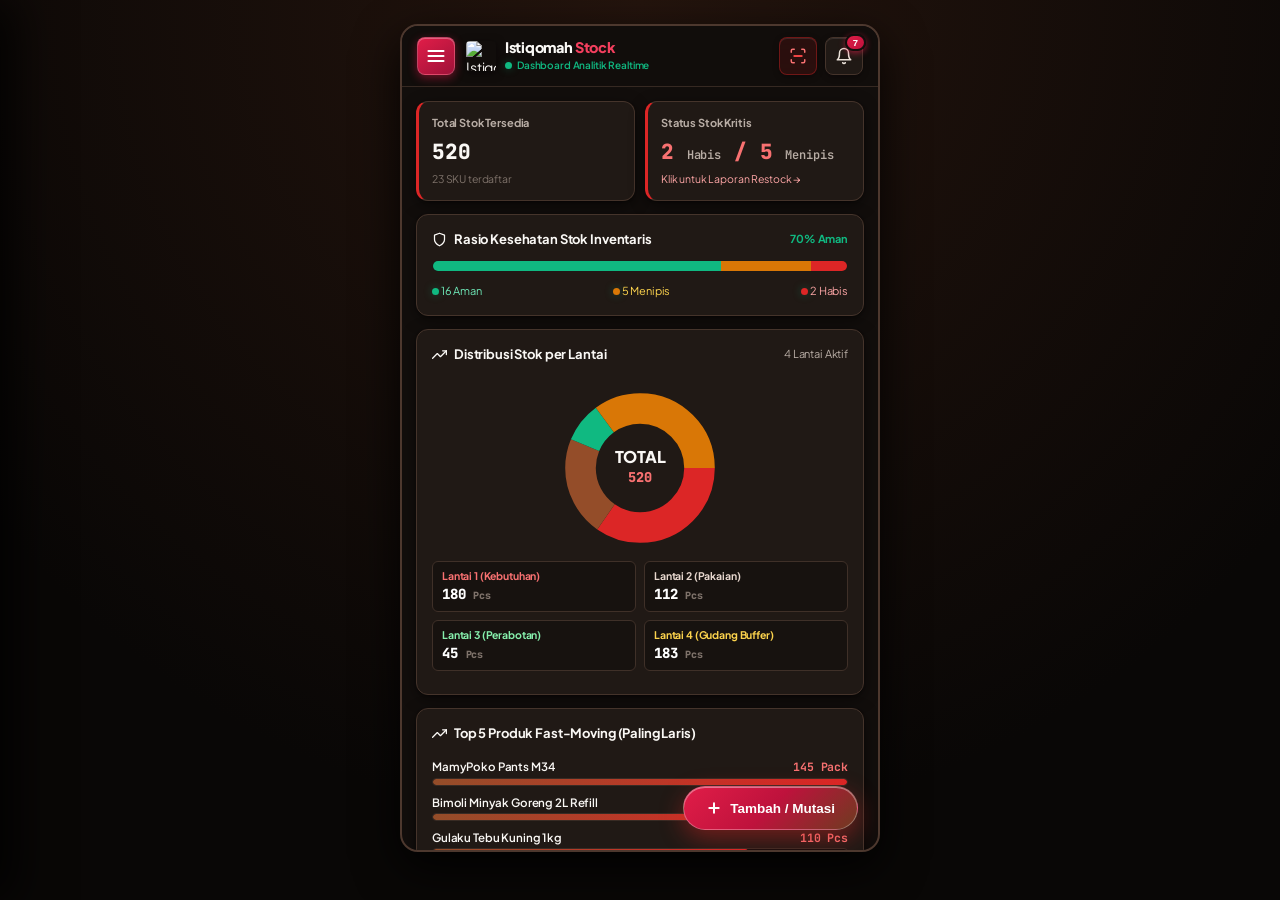
==== index.html @ b32237bc "Initial commit: Istiqomah Stock Web-First App with Barcode Scanner & Istiqomahstock.apk" ====
<!DOCTYPE html>
<html lang="id">
<head>
  <meta charset="UTF-8">
  <meta name="viewport" content="width=device-width, initial-scale=1.0, maximum-scale=1.0, user-scalable=no">
  <meta name="theme-color" content="#120E0C">
  <meta name="apple-mobile-web-app-capable" content="yes">
  <meta name="apple-mobile-web-app-status-bar-style" content="black-translucent">
  <title>Istiqomah Stock - Sistem Manajemen Inventaris 4 Lantai</title>
  <link rel="manifest" href="manifest.json">
  <link rel="stylesheet" href="app.css">
</head>
<body>

  <!-- MOBILE APP WRAPPER -->
  <div class="app-container">

    <!-- TOP HEADER BAR -->
    <header class="app-header">
      <div class="header-left">
        <!-- TOP-LEFT COLLAPSIBLE DRAWER BUTTON -->
        <button class="drawer-toggle-btn" id="drawerToggleBtn" title="Buka Navigasi (Kiri Atas)" aria-label="Buka Menu">
          <svg width="20" height="20" viewBox="0 0 24 24" fill="none" stroke="currentColor" stroke-width="2.5" stroke-linecap="round" stroke-linejoin="round">
            <line x1="3" y1="12" x2="21" y2="12"></line>
            <line x1="3" y1="6" x2="21" y2="6"></line>
            <line x1="3" y1="18" x2="21" y2="18"></line>
          </svg>
        </button>

        <div class="header-brand">
          <img src="logo.svg" alt="Istiqomah Logo" class="header-logo-img">
          <div class="header-brand-text">
            <div class="header-brand-title" id="headerTitle">Istiqomah <span>Stock</span></div>
            <div class="header-brand-sub" id="headerSub">
              <span class="status-indicator"></span>
              <span>Offline Active</span>
            </div>
          </div>
        </div>
      </div>

      <div class="header-actions">
        <!-- QUICK SCAN BARCODE BUTTON IN HEADER -->
        <button class="header-icon-btn btn-scan-header" id="headerScanBtn" title="Scan Barcode / QR">
          <svg width="18" height="18" viewBox="0 0 24 24" fill="none" stroke="currentColor" stroke-width="2" stroke-linecap="round" stroke-linejoin="round">
            <path d="M3 7V5a2 2 0 0 1 2-2h2"></path>
            <path d="M17 3h2a2 2 0 0 1 2 2v2"></path>
            <path d="M21 17v2a2 2 0 0 1-2 2h-2"></path>
            <path d="M7 21H5a2 2 0 0 1-2-2v-2"></path>
            <line x1="7" y1="12" x2="17" y2="12" stroke="#EF4444" stroke-width="2.5"></line>
          </svg>
        </button>

        <!-- CRITICAL ALERT BUTTON -->
        <button class="header-icon-btn" id="headerAlertBtn" title="Peringatan Stok Kritis">
          <svg width="18" height="18" viewBox="0 0 24 24" fill="none" stroke="currentColor" stroke-width="2" stroke-linecap="round" stroke-linejoin="round">
            <path d="M18 8A6 6 0 0 0 6 8c0 7-3 9-3 9h18s-3-2-3-9"></path>
            <path d="M13.73 21a2 2 0 0 1-3.46 0"></path>
          </svg>
          <span class="badge-count" id="alertCountBadge" style="display:none;">0</span>
        </button>
      </div>
    </header>

    <!-- COLLAPSIBLE NAVIGATION DRAWER (SLIDE-IN DARI KIRI ATAS) -->
    <div class="drawer-backdrop" id="drawerBackdrop"></div>
    <aside class="app-drawer" id="appDrawer">
      <div class="drawer-header">
        <div class="drawer-logo-box">
          <img src="logo.svg" alt="Istiqomah Logo" class="drawer-logo-img">
          <div>
            <div style="font-weight: 800; font-size: 14px; color: #FAF8F5; letter-spacing: -0.3px;">ISTIQOMAH STOCK</div>
            <div style="font-size: 10px; color: #34D399; font-weight:600; display:flex; align-items:center; gap:4px; margin-top:2px;">
              <span class="status-indicator"></span> 100% Offline Engine
            </div>
          </div>
        </div>
        <button class="drawer-close-btn" id="drawerCloseBtn" title="Tutup Menu">
          <svg width="18" height="18" viewBox="0 0 24 24" fill="none" stroke="currentColor" stroke-width="2" stroke-linecap="round" stroke-linejoin="round"><line x1="18" y1="6" x2="6" y2="18"></line><line x1="6" y1="6" x2="18" y2="18"></line></svg>
        </button>
      </div>

      <div class="drawer-body">
        <div class="drawer-section-title">Dashboard & Analitik</div>
        <div class="drawer-nav-item active" data-view="dashboard">
          <div class="drawer-item-left">
            <svg class="icon-svg" viewBox="0 0 24 24" fill="none" stroke="currentColor" stroke-width="2" stroke-linecap="round" stroke-linejoin="round"><rect x="3" y="3" width="7" height="7" rx="1"></rect><rect x="14" y="3" width="7" height="7" rx="1"></rect><rect x="14" y="14" width="7" height="7" rx="1"></rect><rect x="3" y="14" width="7" height="7" rx="1"></rect></svg>
            <span>Dashboard & Chart</span>
          </div>
        </div>

        <div class="drawer-nav-item" id="drawerScanItem" style="color: #F87171; border: 1px solid rgba(220, 38, 38, 0.3); background: rgba(220, 38, 38, 0.1);">
          <div class="drawer-item-left">
            <svg class="icon-svg" viewBox="0 0 24 24" fill="none" stroke="#F87171" stroke-width="2" stroke-linecap="round" stroke-linejoin="round">
              <path d="M3 7V5a2 2 0 0 1 2-2h2"></path>
              <path d="M17 3h2a2 2 0 0 1 2 2v2"></path>
              <path d="M21 17v2a2 2 0 0 1-2 2h-2"></path>
              <path d="M7 21H5a2 2 0 0 1-2-2v-2"></path>
              <line x1="7" y1="12" x2="17" y2="12"></line>
            </svg>
            <span style="font-weight: 700;">Scan Barcode Kamera</span>
          </div>
          <span style="font-size: 9px; background:#DC2626; color:#fff; padding: 2px 6px; border-radius: 4px; font-weight:800;">LIVE</span>
        </div>

        <div class="drawer-section-title">Zonasi Toko (4 Lantai)</div>
        <div class="drawer-nav-item" data-view="floor_1">
          <div class="drawer-item-left">
            <svg class="icon-svg" viewBox="0 0 24 24" fill="none" stroke="currentColor" stroke-width="2" stroke-linecap="round" stroke-linejoin="round"><path d="M6 2L3 6v14a2 2 0 0 0 2 2h14a2 2 0 0 0 2-2V6l-3-4z"></path><line x1="3" y1="6" x2="21" y2="6"></line><path d="M16 10a4 4 0 0 1-8 0"></path></svg>
            <span>Lantai 1: Kebutuhan</span>
          </div>
        </div>

        <div class="drawer-nav-item" data-view="floor_2">
          <div class="drawer-item-left">
            <svg class="icon-svg" viewBox="0 0 24 24" fill="none" stroke="currentColor" stroke-width="2" stroke-linecap="round" stroke-linejoin="round"><path d="M20.38 3.46L16 2a4 4 0 0 1-8 0L3.62 3.46a2 2 0 0 0-1.34 2.23l.58 3.5a2 2 0 0 0 1.25 1.55L7 12v9a1 1 0 0 0 1 1h8a1 1 0 0 0 1-1v-9l2.89-1.26a2 2 0 0 0 1.25-1.55l.58-3.5a2 2 0 0 0-1.34-2.23z"></path></svg>
            <span>Lantai 2: Pakaian</span>
          </div>
        </div>

        <div class="drawer-nav-item" data-view="floor_3">
          <div class="drawer-item-left">
            <svg class="icon-svg" viewBox="0 0 24 24" fill="none" stroke="currentColor" stroke-width="2" stroke-linecap="round" stroke-linejoin="round"><path d="M3 9l9-7 9 7v11a2 2 0 0 1-2 2H5a2 2 0 0 1-2-2z"></path><polyline points="9 22 9 12 15 12 15 22"></polyline></svg>
            <span>Lantai 3: Perabotan</span>
          </div>
        </div>

        <div class="drawer-nav-item" data-view="floor_4">
          <div class="drawer-item-left">
            <svg class="icon-svg" viewBox="0 0 24 24" fill="none" stroke="currentColor" stroke-width="2" stroke-linecap="round" stroke-linejoin="round"><path d="M21 16V8a2 2 0 0 0-1-1.73l-7-4a2 2 0 0 0-2 0l-7 4A2 2 0 0 0 3 8v8a2 2 0 0 0 1 1.73l7 4a2 2 0 0 0 2 0l7-4A2 2 0 0 0 21 16z"></path><polyline points="3.27 6.96 12 12.01 20.73 6.96"></polyline><line x1="12" y1="22.08" x2="12" y2="12"></line></svg>
            <span>Lantai 4: Gudang Utama</span>
          </div>
        </div>

        <div class="drawer-section-title">Laporan & Audit</div>
        <div class="drawer-nav-item" data-view="report_outofstock" style="color:#F87171;">
          <div class="drawer-item-left">
            <svg class="icon-svg" viewBox="0 0 24 24" fill="none" stroke="currentColor" stroke-width="2" stroke-linecap="round" stroke-linejoin="round"><path d="M10.29 3.86L1.82 18a2 2 0 0 0 1.71 3h16.94a2 2 0 0 0 1.71-3L13.71 3.86a2 2 0 0 0-3.42 0z"></path><line x1="12" y1="9" x2="12" y2="13"></line><line x1="12" y1="17" x2="12.01" y2="17"></line></svg>
            <span>Laporan Stok Habis</span>
          </div>
          <span class="drawer-item-badge" id="drawerAlertBadge" style="background: linear-gradient(135deg, #E11D48, #9F1239); color:#fff;">0</span>
        </div>

        <div class="drawer-nav-item" data-view="mutations">
          <div class="drawer-item-left">
            <svg class="icon-svg" viewBox="0 0 24 24" fill="none" stroke="currentColor" stroke-width="2" stroke-linecap="round" stroke-linejoin="round"><polyline points="17 1 21 5 17 9"></polyline><path d="M3 11V9a4 4 0 0 1 4-4h14"></path><polyline points="7 23 3 19 7 15"></polyline><path d="M21 13v2a4 4 0 0 1-4 4H3"></path></svg>
            <span>Riwayat Mutasi Barang</span>
          </div>
        </div>

        <div class="drawer-section-title">Sistem</div>
        <div class="drawer-nav-item" data-view="settings">
          <div class="drawer-item-left">
            <svg class="icon-svg" viewBox="0 0 24 24" fill="none" stroke="currentColor" stroke-width="2" stroke-linecap="round" stroke-linejoin="round"><ellipse cx="12" cy="5" rx="9" ry="3"></ellipse><path d="M21 12c0 1.66-4 3-9 3s-9-1.34-9-3"></path><path d="M3 5v14c0 1.66 4 3 9 3s9-1.34 9-3V5"></path></svg>
            <span>Backup & Pengaturan</span>
          </div>
        </div>
      </div>

      <div class="drawer-footer">
        <div style="font-weight:700; color:var(--text-cream);">Istiqomah Stock v1.0.0 (Offline)</div>
        <div style="font-size: 9.5px; margin-top: 2px; color:var(--text-dim);">Database: Local SQLite/Storage</div>
      </div>
    </aside>

    <!-- DYNAMIC MAIN CONTENT VIEW -->
    <main class="app-content" id="appContent">
      <!-- Injected by app.js -->
    </main>

    <!-- FLOATING ACTION BUTTON -->
    <button class="app-fab" id="fabBtn" title="Aksi Cepat">
      <svg width="16" height="16" viewBox="0 0 24 24" fill="none" stroke="currentColor" stroke-width="3" stroke-linecap="round" stroke-linejoin="round"><line x1="12" y1="5" x2="12" y2="19"></line><line x1="5" y1="12" x2="19" y2="12"></line></svg>
      <span>Tambah / Mutasi</span>
    </button>

    <!-- ==========================================================================
         MODAL 1: SCANNER BARCODE & QR CODE KAMERA REALTIME
         ========================================================================== -->
    <div class="modal-overlay" id="scannerModal">
      <div class="modal-content modal-scanner-content">
        <div class="modal-header">
          <div class="modal-title" style="display:flex; align-items:center; gap:8px;">
            <svg width="18" height="18" viewBox="0 0 24 24" fill="none" stroke="#EF4444" stroke-width="2.5" stroke-linecap="round" stroke-linejoin="round">
              <path d="M3 7V5a2 2 0 0 1 2-2h2"></path>
              <path d="M17 3h2a2 2 0 0 1 2 2v2"></path>
              <path d="M21 17v2a2 2 0 0 1-2 2h-2"></path>
              <path d="M7 21H5a2 2 0 0 1-2-2v-2"></path>
              <line x1="7" y1="12" x2="17" y2="12"></line>
            </svg>
            <span>Scan Barcode / QR Produk</span>
          </div>
          <button class="modal-close-btn" id="scannerCloseBtn">
            <svg width="16" height="16" viewBox="0 0 24 24" fill="none" stroke="currentColor" stroke-width="2.5" stroke-linecap="round" stroke-linejoin="round"><line x1="18" y1="6" x2="6" y2="18"></line><line x1="6" y1="6" x2="18" y2="18"></line></svg>
          </button>
        </div>

        <!-- CAMERA VIEWFINDER BOX -->
        <div class="scanner-viewfinder-container">
          <video id="scannerVideo" autoplay playsinline muted class="scanner-video-feed"></video>
          <canvas id="scannerCanvas" style="display:none;"></canvas>

          <!-- OVERLAY LASER & TARGET RETICLE -->
          <div class="scanner-reticle">
            <div class="reticle-corner corner-tl"></div>
            <div class="reticle-corner corner-tr"></div>
            <div class="reticle-corner corner-bl"></div>
            <div class="reticle-corner corner-br"></div>
            <div class="laser-scanline"></div>
          </div>

          <div class="scanner-status-overlay" id="scannerStatusText">
            Arahkan kamera ke barcode produk...
          </div>
        </div>

        <!-- MANUAL BARCODE INPUT FALLBACK -->
        <div class="scanner-manual-box">
          <div style="font-size:11px; color:#B8ADA5; font-weight:700; margin-bottom:4px;">Atau Masukkan Barcode / SKU Manual:</div>
          <form id="manualBarcodeForm" style="display:flex; gap:6px;">
            <input type="text" id="manualBarcodeInput" class="form-input" placeholder="Ketik Barcode/SKU..." style="flex:1; font-family:'JetBrains Mono', monospace;">
            <button type="submit" class="btn-primary" style="padding:0 14px; font-size:12px;">Cari</button>
          </form>
        </div>

        <!-- QUICK TEST BARCODES (FOR DESKTOP / DEMO SCANNING) -->
        <div class="scanner-test-presets">
          <div style="font-size:10.5px; color:#8C827A; font-weight:700;">Simulasi Cepat (Klik untuk Scan):</div>
          <div class="test-barcode-chips">
            <button type="button" class="test-chip" onclick="app.processScannedCode('89912345001')">PMP-001 (MamyPoko)</button>
            <button type="button" class="test-chip" onclick="app.processScannedCode('89912345006')">MYK-002 (Bimoli 2L - Habis)</button>
            <button type="button" class="test-chip" onclick="app.processScannedCode('89912345014')">GMS-004 (Gamis Dewasa)</button>
            <button type="button" class="test-chip" onclick="app.processScannedCode('89912345017')">WJN-001 (Wajan Teflon L3)</button>
          </div>
        </div>

      </div>
    </div>

    <!-- ==========================================================================
         MODAL 2: MUTASI TRANSAKSI CEPAT (+ / -)
         ========================================================================== -->
    <div class="modal-overlay" id="mutationModal">
      <div class="modal-content">
        <div class="modal-header">
          <div class="modal-title">Update Mutasi Stok</div>
          <button class="modal-close-btn" id="modalCloseBtn">
            <svg width="16" height="16" viewBox="0 0 24 24" fill="none" stroke="currentColor" stroke-width="2.5" stroke-linecap="round" stroke-linejoin="round"><line x1="18" y1="6" x2="6" y2="18"></line><line x1="6" y1="6" x2="18" y2="18"></line></svg>
          </button>
        </div>

        <div>
          <div style="font-size: 14.5px; font-weight: 800; color: #FAF8F5;" id="modalItemName">Nama Barang</div>
          <div style="font-size: 11px; color: #B8ADA5; margin-top: 2px;" id="modalItemMeta">Lokasi Lantai & Rak</div>
        </div>

        <div style="background:#17120F; padding:11px 13px; border-radius:8px; border:1px solid #45342B; display:flex; justify-content:space-between; align-items:center;">
          <span style="font-size: 12px; color: #B8ADA5; font-weight:600;">Stok Display Saat Ini:</span>
          <span style="font-size: 17px; font-weight: 800; color: #FAF8F5; font-family:'JetBrains Mono', monospace;" id="modalCurrentStock">0 Pcs</span>
        </div>

        <div id="modalL4Availability" style="background:#1E1510; padding:9px 12px; border-radius:8px; border:1px solid #6E3B20; font-size:11.5px; color:#D6C7BF; display:none;">
          <!-- Injected dynamically -->
        </div>

        <form id="mutationForm" style="display:flex; flex-direction:column; gap:12px;">
          <div class="form-group">
            <label class="form-label">Tipe Transaksi</label>
            <div class="type-toggle-row">
              <button type="button" class="type-toggle-btn active in" id="toggleTypeIn" onclick="app.setMutationType('IN')">
                <svg width="14" height="14" viewBox="0 0 24 24" fill="none" stroke="currentColor" stroke-width="3" stroke-linecap="round" stroke-linejoin="round"><line x1="12" y1="5" x2="12" y2="19"></line><line x1="5" y1="12" x2="19" y2="12"></line></svg>
                <span>MASUK (IN)</span>
              </button>
              <button type="button" class="type-toggle-btn" id="toggleTypeOut" onclick="app.setMutationType('OUT')">
                <svg width="14" height="14" viewBox="0 0 24 24" fill="none" stroke="currentColor" stroke-width="3" stroke-linecap="round" stroke-linejoin="round"><line x1="5" y1="12" x2="19" y2="12"></line></svg>
                <span>KELUAR (OUT)</span>
              </button>
            </div>
          </div>

          <div class="form-group">
            <label class="form-label" for="modalInputQty">Jumlah Kuantitas</label>
            <input type="number" id="modalInputQty" class="form-input" min="1" value="1" required style="font-size:17px; font-weight:800; text-align:center; font-family:'JetBrains Mono', monospace;">
          </div>

          <div class="form-group">
            <label class="form-label" for="modalInputNote">Catatan Mutasi / Keterangan</label>
            <input type="text" id="modalInputNote" class="form-input" placeholder="Contoh: Tarik dari Gudang Lt 4 / Penjualan Kasir">
          </div>

          <button type="submit" class="btn-primary" style="padding:12px; font-size:13px; margin-top:4px;">
            Simpan Mutasi Offline
          </button>
        </form>
      </div>
    </div>

    <!-- ==========================================================================
         MODAL 3: TAMBAH BARANG BARU
         ========================================================================== -->
    <div class="modal-overlay" id="addItemModal">
      <div class="modal-content">
        <div class="modal-header">
          <div class="modal-title">Tambah Barang Baru</div>
          <button class="modal-close-btn" id="addItemCloseBtn">
            <svg width="16" height="16" viewBox="0 0 24 24" fill="none" stroke="currentColor" stroke-width="2.5" stroke-linecap="round" stroke-linejoin="round"><line x1="18" y1="6" x2="6" y2="18"></line><line x1="6" y1="6" x2="18" y2="18"></line></svg>
          </button>
        </div>

        <form id="addItemForm" style="display:flex; flex-direction:column; gap:11px;">
          <div class="form-group">
            <label class="form-label" for="newItemName">Nama Produk / Barang</label>
            <input type="text" id="newItemName" class="form-input" placeholder="Contoh: MamyPoko Pants L28" required>
          </div>

          <div style="display:grid; grid-template-columns:1fr 1fr; gap:8px;">
            <div class="form-group">
              <label class="form-label" for="newItemFloor">Pilih Lantai</label>
              <select id="newItemFloor" class="form-select"></select>
            </div>
            <div class="form-group">
              <label class="form-label" for="newItemSlot">Pilih Slot / Kategori</label>
              <select id="newItemSlot" class="form-select"></select>
            </div>
          </div>

          <div style="display:grid; grid-template-columns:1fr 1fr; gap:8px;">
            <div class="form-group">
              <label class="form-label" for="newItemSku">Kode SKU</label>
              <input type="text" id="newItemSku" class="form-input" required>
            </div>
            <div class="form-group">
              <label class="form-label" for="newItemBarcode">Barcode / EAN</label>
              <input type="text" id="newItemBarcode" class="form-input">
            </div>
          </div>

          <div style="display:grid; grid-template-columns:1fr 1fr 1fr; gap:8px;">
            <div class="form-group">
              <label class="form-label" for="newItemStock">Stok Awal</label>
              <input type="number" id="newItemStock" class="form-input" min="0" value="20">
            </div>
            <div class="form-group">
              <label class="form-label" for="newItemMinStock">Batas Min</label>
              <input type="number" id="newItemMinStock" class="form-input" min="0" value="5">
            </div>
            <div class="form-group">
              <label class="form-label" for="newItemUnit">Satuan</label>
              <select id="newItemUnit" class="form-select">
                <option value="Pcs">Pcs</option>
                <option value="Pack">Pack</option>
                <option value="Dus">Dus</option>
                <option value="Karung">Karung</option>
                <option value="Bal">Bal</option>
                <option value="Set">Set</option>
                <option value="Lusin">Lusin</option>
                <option value="Unit">Unit</option>
              </select>
            </div>
          </div>

          <div style="display:grid; grid-template-columns:1fr 1fr; gap:8px;">
            <div class="form-group">
              <label class="form-label" for="newItemMaxStock">Kapasitas Maks Rak</label>
              <input type="number" id="newItemMaxStock" class="form-input" min="1" value="100">
            </div>
            <div class="form-group">
              <label class="form-label" for="newItemLocation">Posisi Fisik Rak</label>
              <input type="text" id="newItemLocation" class="form-input" placeholder="Contoh: Rak 1A">
            </div>
          </div>

          <button type="submit" class="btn-primary" style="padding:12px; font-size:13px; margin-top:4px;">
            Simpan Barang ke Database
          </button>
        </form>
      </div>
    </div>

    <!-- TOAST NOTIFICATION CONTAINER -->
    <div class="toast-container" id="toastContainer"></div>

  </div>

  <script src="app.js"></script>
</body>
</html>
---- app.css ----
/* ==========================================================================
   ISTIQOMAH STOCK - ULTRA-PREMIUM LUXURY DESIGN SYSTEM
   Bespoke Enterprise-Grade UI/UX: Deep Obsidian, Warm Mocha, Crimson Ruby
   High-Contrast, Tactile Buttons, Tabular Typography & Interactive Barcode Scanner
   ========================================================================== */

@import url('https://fonts.googleapis.com/css2?family=Plus+Jakarta+Sans:wght@300;400;500;600;700;800&family=JetBrains+Mono:wght@500;600;700&display=swap');

:root {
  /* Surface Layers (Deep Obsidian to Warm Charcoal) */
  --bg-obsidian-0: #090706;
  --bg-obsidian-1: #120E0C;
  --bg-surface: #181310;
  --bg-card: #201915;
  --bg-card-hover: #29201B;
  --bg-input: #100C0A;
  --bg-modal: #1A1411;

  /* Theme Accents (Mocha Brown & Crimson Ruby) */
  --mocha-dark: #3F1F10;
  --mocha-primary: #6E3B20;
  --mocha-light: #944D29;
  --mocha-glow: rgba(148, 77, 41, 0.3);
  --mocha-subtle: rgba(110, 59, 32, 0.2);

  --ruby-dark: #88131B;
  --ruby-primary: #DC2626;
  --ruby-bright: #EF4444;
  --ruby-glow: rgba(220, 38, 38, 0.45);
  --ruby-subtle: rgba(220, 38, 38, 0.16);

  /* Status Colors */
  --green-safe: #10B981;
  --green-glow: rgba(16, 185, 129, 0.35);
  --green-subtle: rgba(16, 185, 129, 0.14);

  --amber-warning: #D97706;
  --amber-light: #FBBF24;
  --amber-glow: rgba(217, 119, 6, 0.35);
  --amber-subtle: rgba(217, 119, 6, 0.14);

  /* High-Contrast Typography */
  --text-white: #FAF8F5;
  --text-cream: #EAE1D9;
  --text-muted: #B8ADA5;
  --text-dim: #7E726A;

  /* Hairline Borders */
  --border-subtle: #362922;
  --border-card: #45342B;
  --border-focus: #944D29;

  /* Tactile Shadows & Insets */
  --shadow-tactile-btn: inset 0 1px 0 rgba(255, 255, 255, 0.25), 0 4px 14px var(--ruby-glow), 0 1px 2px rgba(0,0,0,0.4);
  --shadow-secondary-btn: inset 0 1px 0 rgba(255, 255, 255, 0.1), 0 2px 6px rgba(0, 0, 0, 0.3);
  --shadow-card: 0 4px 16px rgba(0, 0, 0, 0.45), 0 1px 2px rgba(0, 0, 0, 0.3);
  --shadow-modal: 0 20px 40px rgba(0, 0, 0, 0.8), 0 0 0 1px rgba(255, 255, 255, 0.05);

  --radius-xs: 4px;
  --radius-sm: 8px;
  --radius-md: 12px;
  --radius-lg: 18px;
  --radius-full: 9999px;

  --transition-fast: all 0.15s cubic-bezier(0.4, 0, 0.2, 1);
  --transition-smooth: all 0.24s cubic-bezier(0.4, 0, 0.2, 1);
}

* {
  box-sizing: border-box;
  margin: 0;
  padding: 0;
  -webkit-tap-highlight-color: transparent;
}

body {
  font-family: 'Plus Jakarta Sans', -apple-system, BlinkMacSystemFont, sans-serif;
  background-color: var(--bg-obsidian-0);
  color: var(--text-white);
  line-height: 1.5;
  font-size: 14px;
  overflow-x: hidden;
  display: flex;
  justify-content: center;
  min-height: 100vh;
  letter-spacing: -0.01em;
}

/* Vector SVG Helpers */
.icon-svg {
  width: 18px;
  height: 18px;
  display: inline-block;
  vertical-align: middle;
  flex-shrink: 0;
}

.icon-svg-sm {
  width: 15px;
  height: 15px;
  display: inline-block;
  vertical-align: middle;
  flex-shrink: 0;
}

.icon-svg-xs {
  width: 12px;
  height: 12px;
  display: inline-block;
  vertical-align: middle;
  flex-shrink: 0;
}

.icon-inline {
  display: inline-flex;
  align-items: center;
  justify-content: center;
  line-height: 1;
}

.status-indicator {
  display: inline-block;
  width: 7px;
  height: 7px;
  border-radius: 50%;
  background: var(--green-safe);
  box-shadow: 0 0 8px var(--green-glow);
}

/* Mobile Frame Wrapper */
.app-container {
  width: 100%;
  max-width: 480px;
  background-color: var(--bg-obsidian-1);
  min-height: 100vh;
  position: relative;
  display: flex;
  flex-direction: column;
  box-shadow: 0 0 50px rgba(0, 0, 0, 0.9);
  border-left: 1px solid var(--border-subtle);
  border-right: 1px solid var(--border-subtle);
}

@media (min-width: 768px) {
  body {
    padding: 24px 0;
    background: radial-gradient(circle at top, #24140D 0%, #090706 75%);
  }
  .app-container {
    min-height: 92vh;
    height: 92vh;
    border-radius: var(--radius-lg);
    overflow: hidden;
    border: 2px solid #4D382E;
    box-shadow: 0 16px 45px rgba(0, 0, 0, 0.85);
  }
}

/* ==========================================================================
   TOP HEADER BAR & TOP-LEFT HAMBURGER DRAWER BUTTON
   ========================================================================== */
.app-header {
  position: sticky;
  top: 0;
  z-index: 40;
  background: rgba(18, 14, 12, 0.92);
  backdrop-filter: blur(16px);
  -webkit-backdrop-filter: blur(16px);
  border-bottom: 1px solid var(--border-subtle);
  padding: 11px 15px;
  display: flex;
  align-items: center;
  justify-content: space-between;
}

.header-left {
  display: flex;
  align-items: center;
  gap: 11px;
}

/* Tactile Hamburger Button in Top Left */
.drawer-toggle-btn {
  background: linear-gradient(145deg, #E11D48, #9F1239);
  color: #fff;
  border: 1px solid rgba(255, 255, 255, 0.2);
  width: 38px;
  height: 38px;
  border-radius: var(--radius-sm);
  display: flex;
  align-items: center;
  justify-content: center;
  cursor: pointer;
  box-shadow: inset 0 1px 0 rgba(255, 255, 255, 0.3), 0 3px 10px rgba(225, 29, 72, 0.45);
  transition: var(--transition-fast);
}

.drawer-toggle-btn:hover {
  background: linear-gradient(145deg, #F43F5E, #BE123C);
  transform: translateY(-1px);
  box-shadow: inset 0 1px 0 rgba(255, 255, 255, 0.4), 0 5px 14px rgba(225, 29, 72, 0.55);
}

.drawer-toggle-btn:active {
  transform: scale(0.95);
  box-shadow: inset 0 2px 4px rgba(0, 0, 0, 0.4);
}

.header-brand {
  display: flex;
  align-items: center;
  gap: 9px;
}

.header-logo-img {
  width: 30px;
  height: 30px;
  border-radius: var(--radius-xs);
  box-shadow: 0 2px 8px rgba(0, 0, 0, 0.5);
}

.header-brand-text {
  display: flex;
  flex-direction: column;
}

.header-brand-title {
  font-size: 14.5px;
  font-weight: 800;
  letter-spacing: -0.3px;
  color: var(--text-white);
  line-height: 1.15;
}

.header-brand-title span {
  color: #F43F5E;
}

.header-brand-sub {
  font-size: 10px;
  color: var(--green-safe);
  font-weight: 600;
  display: flex;
  align-items: center;
  gap: 5px;
  margin-top: 2px;
}

.header-actions {
  display: flex;
  align-items: center;
  gap: 8px;
}

.header-icon-btn {
  background: var(--bg-card);
  border: 1px solid var(--border-card);
  color: var(--text-cream);
  width: 38px;
  height: 38px;
  border-radius: var(--radius-sm);
  display: flex;
  align-items: center;
  justify-content: center;
  cursor: pointer;
  position: relative;
  transition: var(--transition-fast);
  box-shadow: var(--shadow-secondary-btn);
}

.header-icon-btn:hover {
  border-color: var(--mocha-light);
  background: var(--bg-card-hover);
  color: var(--text-white);
}

.btn-scan-header {
  border-color: rgba(220, 38, 38, 0.4);
  background: rgba(220, 38, 38, 0.12);
  color: #F87171;
}

.btn-scan-header:hover {
  border-color: #EF4444;
  background: rgba(220, 38, 38, 0.25);
  color: #fff;
  box-shadow: 0 0 12px var(--ruby-glow);
}

.badge-count {
  position: absolute;
  top: -4px;
  right: -4px;
  background: linear-gradient(135deg, #E11D48, #BE123C);
  color: #fff;
  font-size: 9.5px;
  font-weight: 800;
  padding: 1px 6px;
  border-radius: var(--radius-full);
  border: 2px solid var(--bg-obsidian-1);
  box-shadow: 0 2px 6px rgba(225, 29, 72, 0.6);
}

/* ==========================================================================
   COLLAPSIBLE NAVIGATION DRAWER (SLIDE-IN FROM TOP-LEFT)
   ========================================================================== */
.drawer-backdrop {
  position: fixed;
  inset: 0;
  background: rgba(5, 4, 3, 0.78);
  backdrop-filter: blur(8px);
  -webkit-backdrop-filter: blur(8px);
  z-index: 90;
  opacity: 0;
  visibility: hidden;
  transition: var(--transition-smooth);
}

.drawer-backdrop.active {
  opacity: 1;
  visibility: visible;
}

.app-drawer {
  position: fixed;
  top: 0;
  left: 0;
  bottom: 0;
  width: 305px;
  max-width: 84%;
  background: linear-gradient(180deg, #1A1310 0%, #100C0A 60%, #0B0807 100%);
  border-right: 2px solid var(--mocha-light);
  z-index: 100;
  transform: translateX(-100%);
  transition: transform 0.28s cubic-bezier(0.34, 1.2, 0.64, 1);
  display: flex;
  flex-direction: column;
  box-shadow: 14px 0 45px rgba(0, 0, 0, 0.85);
}

.app-drawer.open {
  transform: translateX(0);
}

.drawer-header {
  padding: 20px 16px 16px 16px;
  border-bottom: 1px solid var(--border-subtle);
  background: linear-gradient(180deg, rgba(148, 77, 41, 0.15) 0%, rgba(0,0,0,0) 100%);
  display: flex;
  align-items: center;
  justify-content: space-between;
}

.drawer-logo-box {
  display: flex;
  align-items: center;
  gap: 11px;
}

.drawer-logo-img {
  width: 36px;
  height: 36px;
  border-radius: var(--radius-xs);
  box-shadow: 0 3px 10px rgba(0, 0, 0, 0.6);
}

.drawer-close-btn {
  background: var(--bg-card);
  border: 1px solid var(--border-subtle);
  color: var(--text-muted);
  width: 32px;
  height: 32px;
  border-radius: var(--radius-sm);
  display: flex;
  align-items: center;
  justify-content: center;
  cursor: pointer;
  transition: var(--transition-fast);
}

.drawer-close-btn:hover {
  color: #fff;
  background: var(--bg-card-hover);
  border-color: var(--mocha-light);
}

.drawer-body {
  flex: 1;
  overflow-y: auto;
  padding: 12px 10px;
  display: flex;
  flex-direction: column;
  gap: 4px;
}

.drawer-section-title {
  font-size: 10px;
  font-weight: 800;
  color: var(--mocha-light);
  letter-spacing: 1px;
  text-transform: uppercase;
  padding: 10px 10px 4px 10px;
}

.drawer-nav-item {
  display: flex;
  align-items: center;
  justify-content: space-between;
  padding: 10px 12px;
  border-radius: var(--radius-sm);
  color: var(--text-cream);
  font-weight: 600;
  font-size: 13px;
  cursor: pointer;
  transition: var(--transition-fast);
  border: 1px solid transparent;
}

.drawer-nav-item:hover {
  background: var(--bg-card);
  color: var(--text-white);
  border-color: var(--border-card);
}

.drawer-nav-item.active {
  background: linear-gradient(90deg, #E11D48 0%, #9F1239 60%, #6E3B20 100%);
  color: #fff;
  font-weight: 700;
  border: 1px solid rgba(255, 255, 255, 0.2);
  box-shadow: inset 0 1px 0 rgba(255, 255, 255, 0.3), 0 4px 14px rgba(225, 29, 72, 0.4);
}

.drawer-item-left {
  display: flex;
  align-items: center;
  gap: 10px;
}

.drawer-item-badge {
  font-size: 10px;
  padding: 2px 7px;
  border-radius: var(--radius-full);
  font-weight: 800;
}

.drawer-footer {
  padding: 14px 16px;
  border-top: 1px solid var(--border-subtle);
  font-size: 11px;
  color: var(--text-dim);
  text-align: center;
  background: var(--bg-obsidian-0);
}

/* ==========================================================================
   MAIN CONTENT VIEW CONTAINER
   ========================================================================== */
.app-content {
  flex: 1;
  overflow-y: auto;
  padding: 14px;
  display: flex;
  flex-direction: column;
  gap: 13px;
  padding-bottom: 85px; /* Space for FAB */
}

/* ==========================================================================
   COMPONENTS: SEARCH BAR & FILTER TABS
   ========================================================================== */
.search-box {
  display: flex;
  align-items: center;
  background: var(--bg-card);
  border: 1px solid var(--border-card);
  border-radius: var(--radius-md);
  padding: 9px 13px;
  gap: 9px;
  transition: var(--transition-fast);
  box-shadow: inset 0 2px 4px rgba(0, 0, 0, 0.4);
}

.search-box:focus-within {
  border-color: var(--mocha-light);
  box-shadow: inset 0 2px 4px rgba(0, 0, 0, 0.4), 0 0 0 2px var(--mocha-glow);
}

.search-input {
  background: transparent;
  border: none;
  color: var(--text-white);
  font-family: inherit;
  font-size: 13px;
  width: 100%;
  outline: none;
}

.search-input::placeholder {
  color: var(--text-dim);
}

.clear-search-btn {
  background: none;
  border: none;
  color: var(--text-dim);
  cursor: pointer;
  display: none;
  align-items: center;
  justify-content: center;
}

/* Slot Filter Pills */
.slot-pills-container {
  display: flex;
  gap: 6px;
  overflow-x: auto;
  padding-bottom: 4px;
  scrollbar-width: none;
}

.slot-pills-container::-webkit-scrollbar {
  display: none;
}

.slot-pill {
  white-space: nowrap;
  background: var(--bg-card);
  border: 1px solid var(--border-card);
  color: var(--text-cream);
  font-size: 11.5px;
  font-weight: 600;
  padding: 6px 13px;
  border-radius: var(--radius-full);
  cursor: pointer;
  transition: var(--transition-fast);
  display: flex;
  align-items: center;
  gap: 5px;
  box-shadow: var(--shadow-secondary-btn);
}

.slot-pill:hover {
  background: var(--bg-card-hover);
  color: var(--text-white);
  border-color: var(--mocha-light);
}

.slot-pill.active {
  background: linear-gradient(135deg, var(--mocha-primary), var(--mocha-dark));
  border-color: var(--mocha-light);
  color: #fff;
  font-weight: 700;
  box-shadow: inset 0 1px 0 rgba(255, 255, 255, 0.25), 0 3px 10px var(--mocha-glow);
}

/* ==========================================================================
   ITEM CARDS & LIST
   ========================================================================== */
.items-grid {
  display: flex;
  flex-direction: column;
  gap: 10px;
}

.item-card {
  background: var(--bg-card);
  border: 1px solid var(--border-card);
  border-radius: var(--radius-md);
  padding: 13px 15px;
  display: flex;
  flex-direction: column;
  gap: 9px;
  transition: var(--transition-fast);
  position: relative;
  overflow: hidden;
  box-shadow: var(--shadow-card);
}

.item-card:hover {
  border-color: var(--mocha-light);
  background: var(--bg-card-hover);
}

.item-card::before {
  content: '';
  position: absolute;
  left: 0;
  top: 0;
  bottom: 0;
  width: 4px;
}

.item-card.status-safe::before { background: var(--green-safe); box-shadow: 0 0 10px var(--green-glow); }
.item-card.status-low::before { background: var(--amber-warning); box-shadow: 0 0 10px var(--amber-glow); }
.item-card.status-empty::before { background: var(--ruby-primary); box-shadow: 0 0 10px var(--ruby-glow); }

.item-header {
  display: flex;
  justify-content: space-between;
  align-items: flex-start;
  gap: 8px;
}

.item-title-box {
  flex: 1;
}

.item-name {
  font-size: 14px;
  font-weight: 700;
  color: var(--text-white);
  line-height: 1.3;
}

.item-sku-row {
  display: flex;
  align-items: center;
  gap: 6px;
  margin-top: 3px;
  font-size: 11px;
  color: var(--text-dim);
  font-family: 'JetBrains Mono', monospace;
  font-feature-settings: 'tnum' 1;
}

.item-stock-box {
  text-align: right;
  display: flex;
  flex-direction: column;
  align-items: flex-end;
}

.item-stock-val {
  font-size: 18px;
  font-weight: 800;
  line-height: 1;
  font-family: 'JetBrains Mono', monospace;
  font-feature-settings: 'tnum' 1;
}

.item-unit {
  font-size: 10px;
  color: var(--text-dim);
  font-weight: 600;
  margin-top: 2px;
}

.item-meta-row {
  display: flex;
  align-items: center;
  justify-content: space-between;
  padding-top: 8px;
  border-top: 1px solid rgba(255, 255, 255, 0.05);
  font-size: 11px;
}

.item-slot-tag {
  background: rgba(148, 77, 41, 0.2);
  color: #EAE1D9;
  padding: 2px 8px;
  border-radius: var(--radius-xs);
  font-size: 10.5px;
  font-weight: 700;
  border: 1px solid rgba(148, 77, 41, 0.35);
}

.item-actions {
  display: flex;
  align-items: center;
  gap: 6px;
}

/* Tactile +/- Quantity Buttons */
.btn-qty {
  width: 30px;
  height: 30px;
  border-radius: var(--radius-sm);
  border: 1px solid transparent;
  font-weight: 800;
  font-size: 14px;
  display: flex;
  align-items: center;
  justify-content: center;
  cursor: pointer;
  transition: var(--transition-fast);
}

.btn-qty-minus {
  background: var(--ruby-subtle);
  color: #F87171;
  border-color: rgba(220, 38, 38, 0.35);
  box-shadow: inset 0 1px 0 rgba(255, 255, 255, 0.1);
}

.btn-qty-minus:hover {
  background: var(--ruby-primary);
  color: #fff;
  box-shadow: 0 2px 8px var(--ruby-glow);
}

.btn-qty-minus:active {
  transform: scale(0.92);
}

.btn-qty-plus {
  background: var(--green-subtle);
  color: #34D399;
  border-color: rgba(16, 185, 129, 0.35);
  box-shadow: inset 0 1px 0 rgba(255, 255, 255, 0.1);
}

.btn-qty-plus:hover {
  background: var(--green-safe);
  color: #fff;
  box-shadow: 0 2px 8px var(--green-glow);
}

.btn-qty-plus:active {
  transform: scale(0.92);
}

/* ==========================================================================
   STATUS BADGES & INDICATORS
   ========================================================================== */
.status-pill {
  display: inline-flex;
  align-items: center;
  gap: 5px;
  padding: 3px 9px;
  border-radius: var(--radius-full);
  font-size: 10px;
  font-weight: 800;
  letter-spacing: 0.5px;
  text-transform: uppercase;
}

.status-pill.safe {
  background: var(--green-subtle);
  color: #34D399;
  border: 1px solid rgba(16, 185, 129, 0.35);
}

.status-pill.low {
  background: var(--amber-subtle);
  color: #FBBF24;
  border: 1px solid rgba(217, 119, 6, 0.4);
}

.status-pill.empty {
  background: var(--ruby-subtle);
  color: #F87171;
  border: 1px solid rgba(220, 38, 38, 0.45);
  animation: pulse-border 2s infinite;
}

@keyframes pulse-border {
  0%, 100% { border-color: rgba(220, 38, 38, 0.45); }
  50% { border-color: rgba(220, 38, 38, 1); box-shadow: 0 0 10px var(--ruby-glow); }
}

/* ==========================================================================
   DASHBOARD & ANALYTICS WIDGETS
   ========================================================================== */
.stats-cards-grid {
  display: grid;
  grid-template-columns: repeat(2, 1fr);
  gap: 10px;
}

.stat-card {
  background: var(--bg-card);
  border: 1px solid var(--border-card);
  border-radius: var(--radius-md);
  padding: 13px;
  display: flex;
  flex-direction: column;
  gap: 4px;
  box-shadow: var(--shadow-card);
}

.stat-card-title {
  font-size: 11px;
  color: var(--text-muted);
  font-weight: 700;
}

.stat-card-val {
  font-size: 21px;
  font-weight: 800;
  color: var(--text-white);
  font-family: 'JetBrains Mono', monospace;
  font-feature-settings: 'tnum' 1;
}

.stat-card-sub {
  font-size: 10.5px;
  color: var(--text-dim);
}

.chart-card {
  background: var(--bg-card);
  border: 1px solid var(--border-card);
  border-radius: var(--radius-md);
  padding: 15px;
  display: flex;
  flex-direction: column;
  gap: 11px;
  box-shadow: var(--shadow-card);
}

.chart-card-header {
  display: flex;
  align-items: center;
  justify-content: space-between;
}

.chart-card-title {
  font-size: 13px;
  font-weight: 700;
  color: var(--text-white);
  display: flex;
  align-items: center;
  gap: 7px;
}

/* Health ratio bar */
.health-bar-wrapper {
  background: #110D0B;
  height: 12px;
  border-radius: 6px;
  overflow: hidden;
  display: flex;
  width: 100%;
  border: 1px solid rgba(255, 255, 255, 0.05);
}

.health-bar-seg {
  height: 100%;
  transition: width 0.4s ease;
}

/* ==========================================================================
   BUTTONS: PRIMARY, SECONDARY, DANGER, FAB
   ========================================================================== */
.btn-primary {
  background: linear-gradient(145deg, #E11D48 0%, #BE123C 50%, #9F1239 100%);
  border: 1px solid rgba(255, 255, 255, 0.25);
  color: #fff;
  padding: 10px 14px;
  border-radius: var(--radius-sm);
  font-weight: 700;
  font-size: 12.5px;
  display: flex;
  align-items: center;
  justify-content: center;
  gap: 7px;
  cursor: pointer;
  box-shadow: var(--shadow-tactile-btn);
  transition: var(--transition-fast);
}

.btn-primary:hover {
  background: linear-gradient(145deg, #F43F5E 0%, #E11D48 50%, #BE123C 100%);
  transform: translateY(-1px);
  box-shadow: inset 0 1px 0 rgba(255, 255, 255, 0.35), 0 6px 18px rgba(225, 29, 72, 0.55);
}

.btn-primary:active {
  transform: scale(0.96);
  box-shadow: inset 0 2px 4px rgba(0, 0, 0, 0.5);
}

.btn-secondary {
  background: var(--bg-card);
  border: 1px solid var(--border-card);
  color: var(--text-cream);
  padding: 10px 14px;
  border-radius: var(--radius-sm);
  font-weight: 600;
  font-size: 12.5px;
  display: flex;
  align-items: center;
  justify-content: center;
  gap: 7px;
  cursor: pointer;
  box-shadow: var(--shadow-secondary-btn);
  transition: var(--transition-fast);
}

.btn-secondary:hover {
  background: var(--bg-card-hover);
  border-color: var(--mocha-light);
  color: var(--text-white);
}

.btn-secondary:active {
  transform: scale(0.96);
}

/* Floating Action Button */
.app-fab {
  position: absolute;
  bottom: 20px;
  right: 20px;
  background: linear-gradient(135deg, #E11D48 0%, #BE123C 50%, #6E3B20 100%);
  border: 1px solid rgba(255, 255, 255, 0.3);
  color: #fff;
  border-radius: var(--radius-full);
  padding: 13px 22px;
  font-weight: 800;
  font-size: 13.5px;
  display: flex;
  align-items: center;
  gap: 8px;
  cursor: pointer;
  box-shadow: inset 0 1px 0 rgba(255, 255, 255, 0.4), 0 8px 24px var(--ruby-glow);
  transition: var(--transition-fast);
  z-index: 30;
}

.app-fab:hover {
  transform: translateY(-2px) scale(1.02);
  box-shadow: inset 0 1px 0 rgba(255, 255, 255, 0.5), 0 10px 28px rgba(225, 29, 72, 0.65);
}

.app-fab:active {
  transform: scale(0.95);
}

/* ==========================================================================
   BARCODE SCANNER VIEWFINDER & RETICLE
   ========================================================================== */
.modal-scanner-content {
  max-width: 440px;
}

.scanner-viewfinder-container {
  position: relative;
  width: 100%;
  height: 230px;
  background: #000;
  border-radius: var(--radius-md);
  overflow: hidden;
  border: 1.5px solid var(--border-card);
  display: flex;
  align-items: center;
  justify-content: center;
  box-shadow: inset 0 0 30px rgba(0, 0, 0, 0.9);
}

.scanner-video-feed {
  width: 100%;
  height: 100%;
  object-fit: cover;
}

.scanner-reticle {
  position: absolute;
  width: 200px;
  height: 140px;
  border: 1px solid rgba(255, 255, 255, 0.15);
  border-radius: 8px;
  pointer-events: none;
  box-shadow: 0 0 0 9999px rgba(9, 7, 6, 0.65);
}

.reticle-corner {
  position: absolute;
  width: 16px;
  height: 16px;
  border-color: #EF4444;
  border-style: solid;
}

.corner-tl { top: -2px; left: -2px; border-width: 3px 0 0 3px; border-radius: 4px 0 0 0; }
.corner-tr { top: -2px; right: -2px; border-width: 3px 3px 0 0; border-radius: 0 4px 0 0; }
.corner-bl { bottom: -2px; left: -2px; border-width: 0 0 3px 3px; border-radius: 0 0 0 4px; }
.corner-br { bottom: -2px; right: -2px; border-width: 0 3px 3px 0; border-radius: 0 0 4px 0; }

.laser-scanline {
  position: absolute;
  left: 0;
  right: 0;
  height: 2.5px;
  background: linear-gradient(90deg, transparent, #EF4444, #F87171, #EF4444, transparent);
  box-shadow: 0 0 12px #EF4444, 0 0 4px #fff;
  animation: laser-sweep 2s ease-in-out infinite alternate;
}

@keyframes laser-sweep {
  0% { top: 10%; opacity: 0.4; }
  50% { opacity: 1; }
  100% { top: 90%; opacity: 0.4; }
}

.scanner-status-overlay {
  position: absolute;
  bottom: 8px;
  background: rgba(18, 14, 12, 0.85);
  color: #FAF8F5;
  font-size: 10.5px;
  font-weight: 600;
  padding: 4px 12px;
  border-radius: var(--radius-full);
  border: 1px solid rgba(255, 255, 255, 0.1);
  pointer-events: none;
}

.scanner-manual-box {
  background: var(--bg-card);
  border: 1px solid var(--border-card);
  border-radius: var(--radius-sm);
  padding: 10px 12px;
}

.scanner-test-presets {
  display: flex;
  flex-direction: column;
  gap: 6px;
}

.test-barcode-chips {
  display: flex;
  flex-wrap: wrap;
  gap: 6px;
}

.test-chip {
  background: #181310;
  border: 1px solid #45342B;
  color: #EAE1D9;
  font-size: 11px;
  font-weight: 600;
  padding: 4px 9px;
  border-radius: var(--radius-xs);
  cursor: pointer;
  transition: var(--transition-fast);
  font-family: 'JetBrains Mono', monospace;
}

.test-chip:hover {
  background: #6E3B20;
  color: #fff;
  border-color: #944D29;
}

/* ==========================================================================
   OUT-OF-STOCK & RESTOCK REPORT VIEW
   ========================================================================== */
.report-alert-banner {
  background: linear-gradient(135deg, rgba(220, 38, 38, 0.25), rgba(110, 59, 32, 0.18));
  border: 1px solid var(--ruby-primary);
  border-radius: var(--radius-md);
  padding: 13px 15px;
  display: flex;
  align-items: center;
  gap: 13px;
  box-shadow: 0 4px 16px rgba(220, 38, 38, 0.2);
}

.report-alert-icon {
  width: 42px;
  height: 42px;
  border-radius: var(--radius-sm);
  background: linear-gradient(145deg, #E11D48, #9F1239);
  color: #fff;
  display: flex;
  align-items: center;
  justify-content: center;
  flex-shrink: 0;
  box-shadow: 0 3px 10px var(--ruby-glow);
}

.btn-export-row {
  display: flex;
  gap: 8px;
}

/* ==========================================================================
   MODAL DIALOGS (TRANSACTIONS, NEW ITEM, TRANSFER)
   ========================================================================== */
.modal-overlay {
  position: fixed;
  inset: 0;
  background: rgba(4, 3, 2, 0.82);
  backdrop-filter: blur(8px);
  -webkit-backdrop-filter: blur(8px);
  z-index: 110;
  display: flex;
  align-items: flex-end;
  justify-content: center;
  opacity: 0;
  visibility: hidden;
  transition: var(--transition-smooth);
}

.modal-overlay.active {
  opacity: 1;
  visibility: visible;
}

.modal-content {
  background: var(--bg-modal);
  border: 1px solid var(--border-card);
  border-top: 3px solid var(--ruby-primary);
  border-radius: var(--radius-lg) var(--radius-lg) 0 0;
  width: 100%;
  max-width: 480px;
  max-height: 86vh;
  overflow-y: auto;
  padding: 20px 18px;
  display: flex;
  flex-direction: column;
  gap: 15px;
  transform: translateY(100%);
  transition: transform 0.3s cubic-bezier(0.34, 1.2, 0.64, 1);
  box-shadow: var(--shadow-modal);
}

.modal-overlay.active .modal-content {
  transform: translateY(0);
}

@media (min-width: 768px) {
  .modal-overlay {
    align-items: center;
  }
  .modal-content {
    border-radius: var(--radius-lg);
    border: 1px solid var(--border-card);
    border-top: 3px solid var(--ruby-primary);
    transform: scale(0.95);
  }
  .modal-overlay.active .modal-content {
    transform: scale(1);
  }
}

.modal-header {
  display: flex;
  align-items: center;
  justify-content: space-between;
}

.modal-title {
  font-size: 15.5px;
  font-weight: 800;
  color: var(--text-white);
}

.modal-close-btn {
  background: var(--bg-card);
  border: 1px solid var(--border-subtle);
  color: var(--text-muted);
  width: 32px;
  height: 32px;
  border-radius: var(--radius-sm);
  display: flex;
  align-items: center;
  justify-content: center;
  cursor: pointer;
  transition: var(--transition-fast);
}

.modal-close-btn:hover {
  color: #fff;
  background: var(--bg-card-hover);
  border-color: var(--mocha-light);
}

.form-group {
  display: flex;
  flex-direction: column;
  gap: 6px;
}

.form-label {
  font-size: 11.5px;
  font-weight: 700;
  color: var(--text-cream);
}

.form-input, .form-select {
  background: var(--bg-input);
  border: 1px solid var(--border-card);
  color: var(--text-white);
  padding: 10px 13px;
  border-radius: var(--radius-sm);
  font-family: inherit;
  font-size: 13.5px;
  outline: none;
  transition: var(--transition-fast);
  box-shadow: inset 0 2px 4px rgba(0, 0, 0, 0.4);
}

.form-input:focus, .form-select:focus {
  border-color: var(--mocha-light);
  box-shadow: inset 0 2px 4px rgba(0, 0, 0, 0.4), 0 0 0 2px var(--mocha-glow);
}

.type-toggle-row {
  display: grid;
  grid-template-columns: 1fr 1fr;
  gap: 8px;
}

.type-toggle-btn {
  padding: 11px;
  border-radius: var(--radius-sm);
  border: 1px solid var(--border-card);
  background: var(--bg-card);
  color: var(--text-muted);
  font-weight: 700;
  font-size: 12px;
  display: flex;
  align-items: center;
  justify-content: center;
  gap: 6px;
  cursor: pointer;
  transition: var(--transition-fast);
  box-shadow: var(--shadow-secondary-btn);
}

.type-toggle-btn.active.in {
  background: linear-gradient(135deg, rgba(16, 185, 129, 0.25), rgba(16, 185, 129, 0.1));
  border-color: var(--green-safe);
  color: #34D399;
  box-shadow: inset 0 1px 0 rgba(255, 255, 255, 0.15), 0 3px 10px var(--green-glow);
}

.type-toggle-btn.active.out {
  background: linear-gradient(135deg, rgba(220, 38, 38, 0.25), rgba(220, 38, 38, 0.1));
  border-color: var(--ruby-primary);
  color: #F87171;
  box-shadow: inset 0 1px 0 rgba(255, 255, 255, 0.15), 0 3px 10px var(--ruby-glow);
}

/* Toast Notifications */
.toast-container {
  position: fixed;
  bottom: 24px;
  left: 50%;
  transform: translateX(-50%);
  z-index: 150;
  display: flex;
  flex-direction: column;
  gap: 8px;
  pointer-events: none;
  width: 90%;
  max-width: 420px;
}

.toast {
  background: #241C18;
  border: 1px solid var(--mocha-light);
  color: #FAF8F5;
  padding: 12px 16px;
  border-radius: var(--radius-md);
  font-size: 12.5px;
  font-weight: 600;
  display: flex;
  align-items: center;
  gap: 9px;
  box-shadow: 0 12px 30px rgba(0, 0, 0, 0.7);
  animation: toast-in 0.3s cubic-bezier(0.34, 1.2, 0.64, 1) forwards;
}

.toast.success { border-left: 4px solid var(--green-safe); }
.toast.error { border-left: 4px solid var(--ruby-primary); }
.toast.warning { border-left: 4px solid var(--amber-warning); }

@keyframes toast-in {
  from { opacity: 0; transform: translateY(16px); }
  to { opacity: 1; transform: translateY(0); }
}

/* Empty State */
.empty-state {
  text-align: center;
  padding: 45px 20px;
  color: var(--text-dim);
  display: flex;
  flex-direction: column;
  align-items: center;
  gap: 12px;
}

.empty-state-icon {
  width: 38px;
  height: 38px;
  color: var(--text-dim);
}
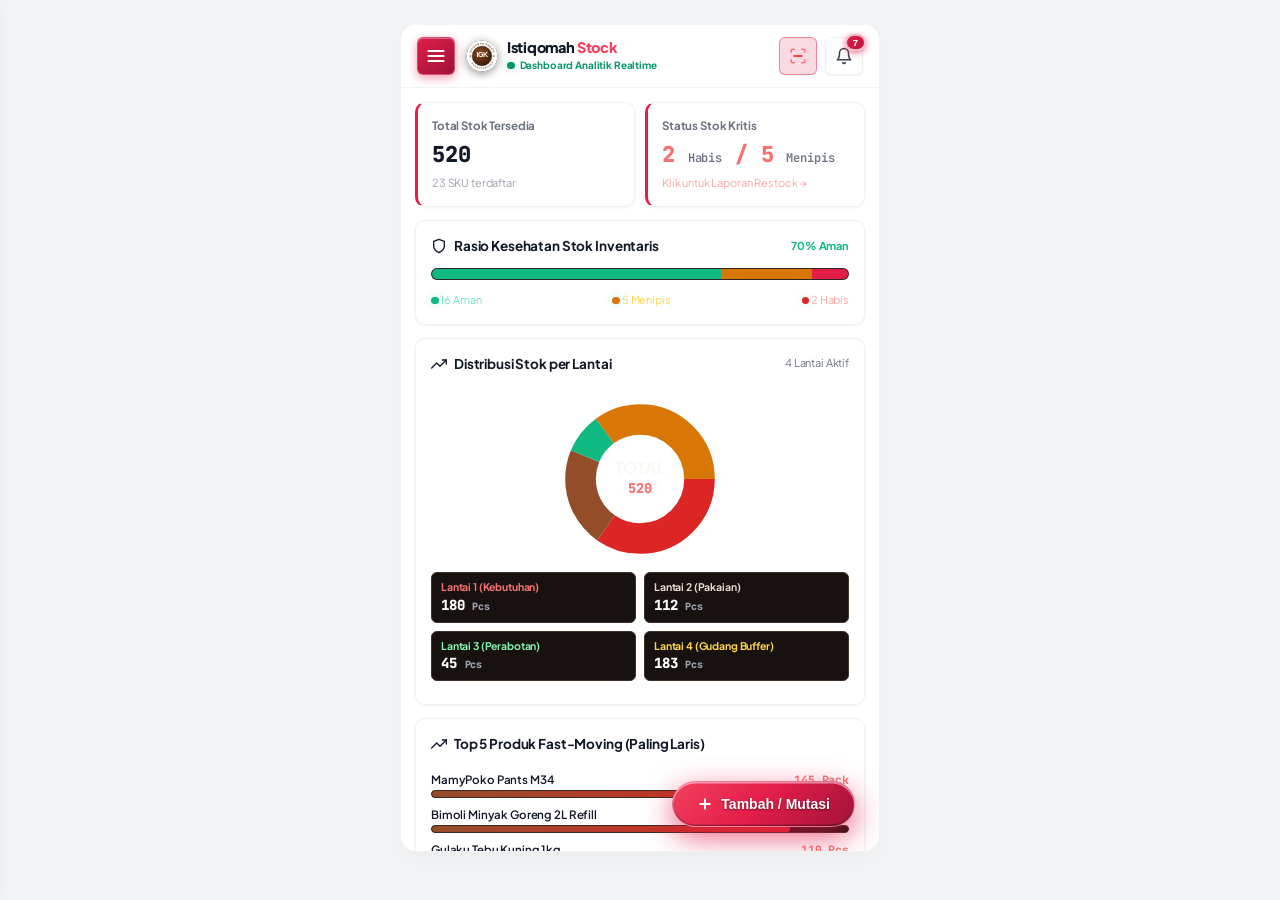
==== commit c239a919: "refactor: simplify UI/UX to clean minimalist design, split item grid, and add scan barcode for new p" ====
--- a/index.html
+++ b/index.html
@@ -331,7 +331,12 @@
             </div>
             <div class="form-group">
               <label class="form-label" for="newItemBarcode">Barcode / EAN</label>
-              <input type="text" id="newItemBarcode" class="form-input">
+              <div style="display:flex; gap:6px;">
+                <input type="text" id="newItemBarcode" class="form-input" style="flex:1;">
+                <button type="button" class="btn-secondary" style="padding:0 12px; font-size:12px; display:flex; align-items:center; gap:4px;" onclick="app.openScannerForAdd()">
+                  <svg width="14" height="14" viewBox="0 0 24 24" fill="none" stroke="currentColor" stroke-width="2" stroke-linecap="round" stroke-linejoin="round"><path d="M3 7V5a2 2 0 0 1 2-2h2"></path><path d="M17 3h2a2 2 0 0 1 2 2v2"></path><path d="M21 17v2a2 2 0 0 1-2 2h-2"></path><path d="M7 21H5a2 2 0 0 1-2-2v-2"></path><line x1="7" y1="12" x2="17" y2="12"></line></svg> Scan
+                </button>
+              </div>
             </div>
           </div>
 
--- a/app.css
+++ b/app.css
@@ -1,69 +1,70 @@
 /* ==========================================================================
-   ISTIQOMAH STOCK - ULTRA-PREMIUM LUXURY DESIGN SYSTEM
-   Bespoke Enterprise-Grade UI/UX: Deep Obsidian, Warm Mocha, Crimson Ruby
-   High-Contrast, Tactile Buttons, Tabular Typography & Interactive Barcode Scanner
+   ISTIQOMAH STOCK - REFINED MODERN DARK DESIGN SYSTEM
+   Elevated Dark Theme: Warm Charcoal & Roasted Mocha with Crisp High Contrast
+   Tactile 3D Buttons, Clean Tabular Typography & Built-in Barcode Scanner
    ========================================================================== */
 
 @import url('https://fonts.googleapis.com/css2?family=Plus+Jakarta+Sans:wght@300;400;500;600;700;800&family=JetBrains+Mono:wght@500;600;700&display=swap');
 
 :root {
-  /* Surface Layers (Deep Obsidian to Warm Charcoal) */
-  --bg-obsidian-0: #090706;
-  --bg-obsidian-1: #120E0C;
-  --bg-surface: #181310;
-  --bg-card: #201915;
-  --bg-card-hover: #29201B;
-  --bg-input: #100C0A;
-  --bg-modal: #1A1411;
-
-  /* Theme Accents (Mocha Brown & Crimson Ruby) */
-  --mocha-dark: #3F1F10;
-  --mocha-primary: #6E3B20;
-  --mocha-light: #944D29;
-  --mocha-glow: rgba(148, 77, 41, 0.3);
-  --mocha-subtle: rgba(110, 59, 32, 0.2);
-
-  --ruby-dark: #88131B;
-  --ruby-primary: #DC2626;
-  --ruby-bright: #EF4444;
-  --ruby-glow: rgba(220, 38, 38, 0.45);
-  --ruby-subtle: rgba(220, 38, 38, 0.16);
+  /* Elevated Light Surfaces (Ultra Premium) */
+  --bg-obsidian-0: #F4F6F8;
+  --bg-obsidian-1: rgba(255, 255, 255, 0.7);
+  --bg-surface: rgba(255, 255, 255, 0.8);
+  --bg-card: rgba(255, 255, 255, 0.95);
+  --bg-card-hover: rgba(250, 248, 245, 1);
+  --bg-input: rgba(243, 244, 246, 0.8);
+  --bg-modal: rgba(255, 255, 255, 0.98);
+
+  /* Theme Accents (Warm Roasted Mocha & Crimson Ruby) */
+  --mocha-dark: #4E2713;
+  --mocha-primary: #84431F;
+  --mocha-light: #B05929;
+  --mocha-glow: rgba(176, 89, 41, 0.3);
+  --mocha-subtle: rgba(132, 67, 31, 0.15);
+
+  --ruby-dark: #9F1239;
+  --ruby-primary: #E11D48;
+  --ruby-bright: #F43F5E;
+  --ruby-glow: rgba(225, 29, 72, 0.35);
+  --ruby-subtle: rgba(225, 29, 72, 0.15);
 
   /* Status Colors */
   --green-safe: #10B981;
-  --green-glow: rgba(16, 185, 129, 0.35);
-  --green-subtle: rgba(16, 185, 129, 0.14);
+  --green-bright: #059669;
+  --green-glow: rgba(16, 185, 129, 0.3);
+  --green-subtle: rgba(16, 185, 129, 0.15);
 
   --amber-warning: #D97706;
-  --amber-light: #FBBF24;
-  --amber-glow: rgba(217, 119, 6, 0.35);
-  --amber-subtle: rgba(217, 119, 6, 0.14);
-
-  /* High-Contrast Typography */
-  --text-white: #FAF8F5;
-  --text-cream: #EAE1D9;
-  --text-muted: #B8ADA5;
-  --text-dim: #7E726A;
-
-  /* Hairline Borders */
-  --border-subtle: #362922;
-  --border-card: #45342B;
-  --border-focus: #944D29;
-
-  /* Tactile Shadows & Insets */
-  --shadow-tactile-btn: inset 0 1px 0 rgba(255, 255, 255, 0.25), 0 4px 14px var(--ruby-glow), 0 1px 2px rgba(0,0,0,0.4);
-  --shadow-secondary-btn: inset 0 1px 0 rgba(255, 255, 255, 0.1), 0 2px 6px rgba(0, 0, 0, 0.3);
-  --shadow-card: 0 4px 16px rgba(0, 0, 0, 0.45), 0 1px 2px rgba(0, 0, 0, 0.3);
-  --shadow-modal: 0 20px 40px rgba(0, 0, 0, 0.8), 0 0 0 1px rgba(255, 255, 255, 0.05);
+  --amber-light: #B45309;
+  --amber-glow: rgba(217, 119, 6, 0.3);
+  --amber-subtle: rgba(217, 119, 6, 0.15);
+
+  /* High-Contrast Clear Typography (Dark for Light Mode) */
+  --text-white: #111827;
+  --text-cream: #374151;
+  --text-muted: #6B7280;
+  --text-dim: #9CA3AF;
+
+  /* Glassmorphic Borders (Simplified) */
+  --border-subtle: rgba(0, 0, 0, 0.05);
+  --border-card: rgba(0, 0, 0, 0.06);
+  --border-focus: rgba(0, 0, 0, 0.15);
+
+  /* Premium Tactile Shadows & Insets (Simplified) */
+  --shadow-tactile-btn: 0 1px 2px rgba(0, 0, 0, 0.05);
+  --shadow-secondary-btn: 0 1px 2px rgba(0, 0, 0, 0.05);
+  --shadow-card: 0 1px 3px rgba(0, 0, 0, 0.05);
+  --shadow-modal: 0 10px 25px rgba(0, 0, 0, 0.08);
 
   --radius-xs: 4px;
-  --radius-sm: 8px;
-  --radius-md: 12px;
-  --radius-lg: 18px;
+  --radius-sm: 6px;
+  --radius-md: 10px;
+  --radius-lg: 16px;
   --radius-full: 9999px;
 
-  --transition-fast: all 0.15s cubic-bezier(0.4, 0, 0.2, 1);
-  --transition-smooth: all 0.24s cubic-bezier(0.4, 0, 0.2, 1);
+  --transition-fast: all 0.15s ease-out;
+  --transition-smooth: all 0.2s ease-out;
 }
 
 * {
@@ -75,7 +76,7 @@
 
 body {
   font-family: 'Plus Jakarta Sans', -apple-system, BlinkMacSystemFont, sans-serif;
-  background-color: var(--bg-obsidian-0);
+  background-color: #F9FAFB;
   color: var(--text-white);
   line-height: 1.5;
   font-size: 14px;
@@ -88,24 +89,24 @@
 
 /* Vector SVG Helpers */
 .icon-svg {
-  width: 18px;
-  height: 18px;
+  width: 19px;
+  height: 19px;
   display: inline-block;
   vertical-align: middle;
   flex-shrink: 0;
 }
 
 .icon-svg-sm {
-  width: 15px;
-  height: 15px;
+  width: 16px;
+  height: 16px;
   display: inline-block;
   vertical-align: middle;
   flex-shrink: 0;
 }
 
 .icon-svg-xs {
-  width: 12px;
-  height: 12px;
+  width: 13px;
+  height: 13px;
   display: inline-block;
   vertical-align: middle;
   flex-shrink: 0;
@@ -120,10 +121,10 @@
 
 .status-indicator {
   display: inline-block;
-  width: 7px;
-  height: 7px;
+  width: 7.5px;
+  height: 7.5px;
   border-radius: 50%;
-  background: var(--green-safe);
+  background: var(--green-bright);
   box-shadow: 0 0 8px var(--green-glow);
 }
 
@@ -131,12 +132,12 @@
 .app-container {
   width: 100%;
   max-width: 480px;
-  background-color: var(--bg-obsidian-1);
+  background-color: #FFFFFF;
   min-height: 100vh;
   position: relative;
   display: flex;
   flex-direction: column;
-  box-shadow: 0 0 50px rgba(0, 0, 0, 0.9);
+  box-shadow: 0 0 20px rgba(0, 0, 0, 0.03);
   border-left: 1px solid var(--border-subtle);
   border-right: 1px solid var(--border-subtle);
 }
@@ -144,15 +145,15 @@
 @media (min-width: 768px) {
   body {
     padding: 24px 0;
-    background: radial-gradient(circle at top, #24140D 0%, #090706 75%);
+    background: #F3F4F6;
   }
   .app-container {
     min-height: 92vh;
     height: 92vh;
     border-radius: var(--radius-lg);
     overflow: hidden;
-    border: 2px solid #4D382E;
-    box-shadow: 0 16px 45px rgba(0, 0, 0, 0.85);
+    border: 1px solid rgba(0, 0, 0, 0.05);
+    box-shadow: 0 10px 25px rgba(0, 0, 0, 0.03);
   }
 }
 
@@ -163,11 +164,9 @@
   position: sticky;
   top: 0;
   z-index: 40;
-  background: rgba(18, 14, 12, 0.92);
-  backdrop-filter: blur(16px);
-  -webkit-backdrop-filter: blur(16px);
+  background: #FFFFFF;
   border-bottom: 1px solid var(--border-subtle);
-  padding: 11px 15px;
+  padding: 12px 16px;
   display: flex;
   align-items: center;
   justify-content: space-between;
@@ -183,7 +182,7 @@
 .drawer-toggle-btn {
   background: linear-gradient(145deg, #E11D48, #9F1239);
   color: #fff;
-  border: 1px solid rgba(255, 255, 255, 0.2);
+  border: 1px solid rgba(255, 255, 255, 0.25);
   width: 38px;
   height: 38px;
   border-radius: var(--radius-sm);
@@ -213,10 +212,11 @@
 }
 
 .header-logo-img {
-  width: 30px;
-  height: 30px;
-  border-radius: var(--radius-xs);
-  box-shadow: 0 2px 8px rgba(0, 0, 0, 0.5);
+  width: 32px;
+  height: 32px;
+  border-radius: 50%;
+  box-shadow: 0 2px 8px rgba(0, 0, 0, 0.4);
+  background: #fff;
 }
 
 .header-brand-text {
@@ -238,8 +238,8 @@
 
 .header-brand-sub {
   font-size: 10px;
-  color: var(--green-safe);
-  font-weight: 600;
+  color: var(--green-bright);
+  font-weight: 700;
   display: flex;
   align-items: center;
   gap: 5px;
@@ -275,14 +275,14 @@
 }
 
 .btn-scan-header {
-  border-color: rgba(220, 38, 38, 0.4);
-  background: rgba(220, 38, 38, 0.12);
+  border-color: rgba(225, 29, 72, 0.45);
+  background: rgba(225, 29, 72, 0.16);
   color: #F87171;
 }
 
 .btn-scan-header:hover {
-  border-color: #EF4444;
-  background: rgba(220, 38, 38, 0.25);
+  border-color: #F43F5E;
+  background: rgba(225, 29, 72, 0.28);
   color: #fff;
   box-shadow: 0 0 12px var(--ruby-glow);
 }
@@ -307,7 +307,7 @@
 .drawer-backdrop {
   position: fixed;
   inset: 0;
-  background: rgba(5, 4, 3, 0.78);
+  background: rgba(255, 255, 255, 0.4);
   backdrop-filter: blur(8px);
   -webkit-backdrop-filter: blur(8px);
   z-index: 90;
@@ -326,16 +326,16 @@
   top: 0;
   left: 0;
   bottom: 0;
-  width: 305px;
+  width: 300px;
   max-width: 84%;
-  background: linear-gradient(180deg, #1A1310 0%, #100C0A 60%, #0B0807 100%);
-  border-right: 2px solid var(--mocha-light);
+  background: #FFFFFF;
+  border-right: 1px solid rgba(0, 0, 0, 0.05);
   z-index: 100;
   transform: translateX(-100%);
-  transition: transform 0.28s cubic-bezier(0.34, 1.2, 0.64, 1);
-  display: flex;
-  flex-direction: column;
-  box-shadow: 14px 0 45px rgba(0, 0, 0, 0.85);
+  transition: transform 0.25s ease-out;
+  display: flex;
+  flex-direction: column;
+  box-shadow: 4px 0 15px rgba(0, 0, 0, 0.03);
 }
 
 .app-drawer.open {
@@ -345,7 +345,7 @@
 .drawer-header {
   padding: 20px 16px 16px 16px;
   border-bottom: 1px solid var(--border-subtle);
-  background: linear-gradient(180deg, rgba(148, 77, 41, 0.15) 0%, rgba(0,0,0,0) 100%);
+  background: linear-gradient(180deg, rgba(176, 89, 41, 0.2) 0%, rgba(0,0,0,0) 100%);
   display: flex;
   align-items: center;
   justify-content: space-between;
@@ -358,10 +358,11 @@
 }
 
 .drawer-logo-img {
-  width: 36px;
-  height: 36px;
-  border-radius: var(--radius-xs);
-  box-shadow: 0 3px 10px rgba(0, 0, 0, 0.6);
+  width: 38px;
+  height: 38px;
+  border-radius: 50%;
+  box-shadow: 0 3px 10px rgba(0, 0, 0, 0.4);
+  background: #fff;
 }
 
 .drawer-close-btn {
@@ -379,9 +380,9 @@
 }
 
 .drawer-close-btn:hover {
-  color: #fff;
+  color: var(--text-white);
   background: var(--bg-card-hover);
-  border-color: var(--mocha-light);
+  border-color: var(--border-focus);
 }
 
 .drawer-body {
@@ -394,9 +395,9 @@
 }
 
 .drawer-section-title {
-  font-size: 10px;
+  font-size: 10.5px;
   font-weight: 800;
-  color: var(--mocha-light);
+  color: #E09867;
   letter-spacing: 1px;
   text-transform: uppercase;
   padding: 10px 10px 4px 10px;
@@ -423,10 +424,10 @@
 }
 
 .drawer-nav-item.active {
-  background: linear-gradient(90deg, #E11D48 0%, #9F1239 60%, #6E3B20 100%);
+  background: linear-gradient(90deg, #E11D48 0%, #BE123C 60%, #84431F 100%);
   color: #fff;
   font-weight: 700;
-  border: 1px solid rgba(255, 255, 255, 0.2);
+  border: 1px solid rgba(255, 255, 255, 0.25);
   box-shadow: inset 0 1px 0 rgba(255, 255, 255, 0.3), 0 4px 14px rgba(225, 29, 72, 0.4);
 }
 
@@ -449,7 +450,7 @@
   font-size: 11px;
   color: var(--text-dim);
   text-align: center;
-  background: var(--bg-obsidian-0);
+  background: var(--bg-surface);
 }
 
 /* ==========================================================================
@@ -471,18 +472,18 @@
 .search-box {
   display: flex;
   align-items: center;
-  background: var(--bg-card);
+  background: var(--bg-input);
   border: 1px solid var(--border-card);
   border-radius: var(--radius-md);
-  padding: 9px 13px;
-  gap: 9px;
-  transition: var(--transition-fast);
-  box-shadow: inset 0 2px 4px rgba(0, 0, 0, 0.4);
+  padding: 10px 14px;
+  gap: 10px;
+  transition: var(--transition-fast);
+  box-shadow: inset 0 2px 4px rgba(0, 0, 0, 0.4), 0 2px 8px rgba(0,0,0,0.2);
 }
 
 .search-box:focus-within {
   border-color: var(--mocha-light);
-  box-shadow: inset 0 2px 4px rgba(0, 0, 0, 0.4), 0 0 0 2px var(--mocha-glow);
+  box-shadow: inset 0 2px 4px rgba(0, 0, 0, 0.3), 0 0 0 2px var(--mocha-glow);
 }
 
 .search-input {
@@ -546,39 +547,46 @@
 }
 
 .slot-pill.active {
-  background: linear-gradient(135deg, var(--mocha-primary), var(--mocha-dark));
-  border-color: var(--mocha-light);
+  background: linear-gradient(135deg, var(--mocha-light), var(--mocha-dark));
+  border-color: #DF763E;
   color: #fff;
   font-weight: 700;
-  box-shadow: inset 0 1px 0 rgba(255, 255, 255, 0.25), 0 3px 10px var(--mocha-glow);
+  box-shadow: inset 0 1px 0 rgba(255, 255, 255, 0.3), 0 3px 10px var(--mocha-glow);
 }
 
 /* ==========================================================================
    ITEM CARDS & LIST
    ========================================================================== */
+@keyframes fade-in-up {
+  from { opacity: 0; transform: translateY(15px); }
+  to { opacity: 1; transform: translateY(0); }
+}
+
 .items-grid {
   display: flex;
   flex-direction: column;
-  gap: 10px;
+  gap: 12px;
 }
 
 .item-card {
-  background: var(--bg-card);
+  background: #FFFFFF;
   border: 1px solid var(--border-card);
-  border-radius: var(--radius-md);
-  padding: 13px 15px;
-  display: flex;
-  flex-direction: column;
-  gap: 9px;
+  border-radius: var(--radius-sm);
+  padding: 10px 12px;
+  display: flex;
+  flex-direction: column;
+  gap: 4px;
   transition: var(--transition-fast);
   position: relative;
   overflow: hidden;
+  box-shadow: 0 1px 2px rgba(0,0,0,0.02);
+  cursor: pointer;
+}
+
+.item-card:hover {
+  border-color: var(--border-focus);
+  background: var(--bg-card-hover);
   box-shadow: var(--shadow-card);
-}
-
-.item-card:hover {
-  border-color: var(--mocha-light);
-  background: var(--bg-card-hover);
 }
 
 .item-card::before {
@@ -590,9 +598,9 @@
   width: 4px;
 }
 
-.item-card.status-safe::before { background: var(--green-safe); box-shadow: 0 0 10px var(--green-glow); }
-.item-card.status-low::before { background: var(--amber-warning); box-shadow: 0 0 10px var(--amber-glow); }
-.item-card.status-empty::before { background: var(--ruby-primary); box-shadow: 0 0 10px var(--ruby-glow); }
+.item-card.status-safe::before { background: var(--green-bright); box-shadow: 0 0 10px var(--green-glow); }
+.item-card.status-low::before { background: var(--amber-light); box-shadow: 0 0 10px var(--amber-glow); }
+.item-card.status-empty::before { background: var(--ruby-bright); box-shadow: 0 0 10px var(--ruby-glow); }
 
 .item-header {
   display: flex;
@@ -606,7 +614,7 @@
 }
 
 .item-name {
-  font-size: 14px;
+  font-size: 13.5px;
   font-weight: 700;
   color: var(--text-white);
   line-height: 1.3;
@@ -616,9 +624,9 @@
   display: flex;
   align-items: center;
   gap: 6px;
-  margin-top: 3px;
-  font-size: 11px;
-  color: var(--text-dim);
+  margin-top: 2px;
+  font-size: 10.5px;
+  color: var(--text-muted);
   font-family: 'JetBrains Mono', monospace;
   font-feature-settings: 'tnum' 1;
 }
@@ -631,7 +639,7 @@
 }
 
 .item-stock-val {
-  font-size: 18px;
+  font-size: 19px;
   font-weight: 800;
   line-height: 1;
   font-family: 'JetBrains Mono', monospace;
@@ -639,7 +647,7 @@
 }
 
 .item-unit {
-  font-size: 10px;
+  font-size: 10.5px;
   color: var(--text-dim);
   font-weight: 600;
   margin-top: 2px;
@@ -650,18 +658,18 @@
   align-items: center;
   justify-content: space-between;
   padding-top: 8px;
-  border-top: 1px solid rgba(255, 255, 255, 0.05);
-  font-size: 11px;
+  border-top: 1px solid rgba(255, 255, 255, 0.08);
+  font-size: 11.5px;
 }
 
 .item-slot-tag {
-  background: rgba(148, 77, 41, 0.2);
-  color: #EAE1D9;
+  background: rgba(176, 89, 41, 0.25);
+  color: #F5EFEB;
   padding: 2px 8px;
   border-radius: var(--radius-xs);
-  font-size: 10.5px;
+  font-size: 11px;
   font-weight: 700;
-  border: 1px solid rgba(148, 77, 41, 0.35);
+  border: 1px solid rgba(176, 89, 41, 0.45);
 }
 
 .item-actions {
@@ -672,8 +680,8 @@
 
 /* Tactile +/- Quantity Buttons */
 .btn-qty {
-  width: 30px;
-  height: 30px;
+  width: 32px;
+  height: 32px;
   border-radius: var(--radius-sm);
   border: 1px solid transparent;
   font-weight: 800;
@@ -687,8 +695,8 @@
 
 .btn-qty-minus {
   background: var(--ruby-subtle);
-  color: #F87171;
-  border-color: rgba(220, 38, 38, 0.35);
+  color: #FCA5A5;
+  border-color: rgba(225, 29, 72, 0.4);
   box-shadow: inset 0 1px 0 rgba(255, 255, 255, 0.1);
 }
 
@@ -704,8 +712,8 @@
 
 .btn-qty-plus {
   background: var(--green-subtle);
-  color: #34D399;
-  border-color: rgba(16, 185, 129, 0.35);
+  color: #6EE7B7;
+  border-color: rgba(16, 185, 129, 0.4);
   box-shadow: inset 0 1px 0 rgba(255, 255, 255, 0.1);
 }
 
@@ -736,26 +744,26 @@
 
 .status-pill.safe {
   background: var(--green-subtle);
-  color: #34D399;
-  border: 1px solid rgba(16, 185, 129, 0.35);
+  color: #6EE7B7;
+  border: 1px solid rgba(16, 185, 129, 0.45);
 }
 
 .status-pill.low {
   background: var(--amber-subtle);
-  color: #FBBF24;
-  border: 1px solid rgba(217, 119, 6, 0.4);
+  color: #FCD34D;
+  border: 1px solid rgba(217, 119, 6, 0.45);
 }
 
 .status-pill.empty {
   background: var(--ruby-subtle);
-  color: #F87171;
-  border: 1px solid rgba(220, 38, 38, 0.45);
+  color: #FCA5A5;
+  border: 1px solid rgba(225, 29, 72, 0.5);
   animation: pulse-border 2s infinite;
 }
 
 @keyframes pulse-border {
-  0%, 100% { border-color: rgba(220, 38, 38, 0.45); }
-  50% { border-color: rgba(220, 38, 38, 1); box-shadow: 0 0 10px var(--ruby-glow); }
+  0%, 100% { border-color: rgba(225, 29, 72, 0.5); }
+  50% { border-color: rgba(225, 29, 72, 1); box-shadow: 0 0 10px var(--ruby-glow); }
 }
 
 /* ==========================================================================
@@ -771,7 +779,7 @@
   background: var(--bg-card);
   border: 1px solid var(--border-card);
   border-radius: var(--radius-md);
-  padding: 13px;
+  padding: 14px;
   display: flex;
   flex-direction: column;
   gap: 4px;
@@ -779,13 +787,13 @@
 }
 
 .stat-card-title {
-  font-size: 11px;
+  font-size: 11.5px;
   color: var(--text-muted);
   font-weight: 700;
 }
 
 .stat-card-val {
-  font-size: 21px;
+  font-size: 22px;
   font-weight: 800;
   color: var(--text-white);
   font-family: 'JetBrains Mono', monospace;
@@ -793,7 +801,7 @@
 }
 
 .stat-card-sub {
-  font-size: 10.5px;
+  font-size: 11px;
   color: var(--text-dim);
 }
 
@@ -804,7 +812,7 @@
   padding: 15px;
   display: flex;
   flex-direction: column;
-  gap: 11px;
+  gap: 12px;
   box-shadow: var(--shadow-card);
 }
 
@@ -815,7 +823,7 @@
 }
 
 .chart-card-title {
-  font-size: 13px;
+  font-size: 13.5px;
   font-weight: 700;
   color: var(--text-white);
   display: flex;
@@ -825,13 +833,13 @@
 
 /* Health ratio bar */
 .health-bar-wrapper {
-  background: #110D0B;
+  background: #1A1411;
   height: 12px;
   border-radius: 6px;
   overflow: hidden;
   display: flex;
   width: 100%;
-  border: 1px solid rgba(255, 255, 255, 0.05);
+  border: 1px solid rgba(255, 255, 255, 0.08);
 }
 
 .health-bar-seg {
@@ -843,31 +851,32 @@
    BUTTONS: PRIMARY, SECONDARY, DANGER, FAB
    ========================================================================== */
 .btn-primary {
-  background: linear-gradient(145deg, #E11D48 0%, #BE123C 50%, #9F1239 100%);
-  border: 1px solid rgba(255, 255, 255, 0.25);
+  background: linear-gradient(135deg, #F43F5E 0%, #E11D48 50%, #BE123C 100%);
+  border: 1px solid rgba(255, 255, 255, 0.35);
   color: #fff;
-  padding: 10px 14px;
+  padding: 12px 16px;
   border-radius: var(--radius-sm);
-  font-weight: 700;
-  font-size: 12.5px;
+  font-weight: 800;
+  font-size: 13px;
   display: flex;
   align-items: center;
   justify-content: center;
-  gap: 7px;
+  gap: 8px;
   cursor: pointer;
   box-shadow: var(--shadow-tactile-btn);
   transition: var(--transition-fast);
+  text-shadow: 0 1px 2px rgba(0,0,0,0.4);
 }
 
 .btn-primary:hover {
-  background: linear-gradient(145deg, #F43F5E 0%, #E11D48 50%, #BE123C 100%);
-  transform: translateY(-1px);
-  box-shadow: inset 0 1px 0 rgba(255, 255, 255, 0.35), 0 6px 18px rgba(225, 29, 72, 0.55);
+  background: linear-gradient(135deg, #FB7185 0%, #F43F5E 50%, #E11D48 100%);
+  transform: translateY(-2px);
+  box-shadow: inset 0 2px 0 rgba(255, 255, 255, 0.5), inset 0 -2px 0 rgba(0, 0, 0, 0.2), 0 8px 24px rgba(225, 29, 72, 0.7);
 }
 
 .btn-primary:active {
-  transform: scale(0.96);
-  box-shadow: inset 0 2px 4px rgba(0, 0, 0, 0.5);
+  transform: scale(0.95) translateY(0);
+  box-shadow: inset 0 3px 6px rgba(0, 0, 0, 0.6);
 }
 
 .btn-secondary {
@@ -900,27 +909,28 @@
 /* Floating Action Button */
 .app-fab {
   position: absolute;
-  bottom: 20px;
-  right: 20px;
-  background: linear-gradient(135deg, #E11D48 0%, #BE123C 50%, #6E3B20 100%);
-  border: 1px solid rgba(255, 255, 255, 0.3);
+  bottom: 24px;
+  right: 24px;
+  background: linear-gradient(135deg, #F43F5E 0%, #E11D48 50%, #9F1239 100%);
+  border: 1px solid rgba(255, 255, 255, 0.4);
   color: #fff;
   border-radius: var(--radius-full);
-  padding: 13px 22px;
+  padding: 14px 24px;
   font-weight: 800;
-  font-size: 13.5px;
+  font-size: 14px;
   display: flex;
   align-items: center;
   gap: 8px;
   cursor: pointer;
-  box-shadow: inset 0 1px 0 rgba(255, 255, 255, 0.4), 0 8px 24px var(--ruby-glow);
+  box-shadow: inset 0 1.5px 0 rgba(255, 255, 255, 0.5), inset 0 -1.5px 0 rgba(0,0,0,0.3), 0 10px 30px rgba(225, 29, 72, 0.7);
   transition: var(--transition-fast);
   z-index: 30;
+  text-shadow: 0 1px 2px rgba(0,0,0,0.5);
 }
 
 .app-fab:hover {
-  transform: translateY(-2px) scale(1.02);
-  box-shadow: inset 0 1px 0 rgba(255, 255, 255, 0.5), 0 10px 28px rgba(225, 29, 72, 0.65);
+  transform: translateY(-4px) scale(1.03);
+  box-shadow: inset 0 2px 0 rgba(255, 255, 255, 0.6), inset 0 -2px 0 rgba(0,0,0,0.3), 0 14px 40px rgba(225, 29, 72, 0.85);
 }
 
 .app-fab:active {
@@ -958,17 +968,17 @@
   position: absolute;
   width: 200px;
   height: 140px;
-  border: 1px solid rgba(255, 255, 255, 0.15);
+  border: 1px solid rgba(255, 255, 255, 0.2);
   border-radius: 8px;
   pointer-events: none;
-  box-shadow: 0 0 0 9999px rgba(9, 7, 6, 0.65);
+  box-shadow: 0 0 0 9999px rgba(20, 16, 14, 0.68);
 }
 
 .reticle-corner {
   position: absolute;
   width: 16px;
   height: 16px;
-  border-color: #EF4444;
+  border-color: #F43F5E;
   border-style: solid;
 }
 
@@ -982,8 +992,8 @@
   left: 0;
   right: 0;
   height: 2.5px;
-  background: linear-gradient(90deg, transparent, #EF4444, #F87171, #EF4444, transparent);
-  box-shadow: 0 0 12px #EF4444, 0 0 4px #fff;
+  background: linear-gradient(90deg, transparent, #F43F5E, #FDA4AF, #F43F5E, transparent);
+  box-shadow: 0 0 12px #F43F5E, 0 0 4px #fff;
   animation: laser-sweep 2s ease-in-out infinite alternate;
 }
 
@@ -996,13 +1006,13 @@
 .scanner-status-overlay {
   position: absolute;
   bottom: 8px;
-  background: rgba(18, 14, 12, 0.85);
+  background: rgba(30, 24, 21, 0.9);
   color: #FAF8F5;
-  font-size: 10.5px;
+  font-size: 11px;
   font-weight: 600;
   padding: 4px 12px;
   border-radius: var(--radius-full);
-  border: 1px solid rgba(255, 255, 255, 0.1);
+  border: 1px solid rgba(255, 255, 255, 0.15);
   pointer-events: none;
 }
 
@@ -1026,9 +1036,9 @@
 }
 
 .test-chip {
-  background: #181310;
-  border: 1px solid #45342B;
-  color: #EAE1D9;
+  background: var(--bg-surface);
+  border: 1px solid var(--border-card);
+  color: var(--text-cream);
   font-size: 11px;
   font-weight: 600;
   padding: 4px 9px;
@@ -1039,23 +1049,23 @@
 }
 
 .test-chip:hover {
-  background: #6E3B20;
+  background: var(--mocha-primary);
   color: #fff;
-  border-color: #944D29;
+  border-color: var(--mocha-light);
 }
 
 /* ==========================================================================
    OUT-OF-STOCK & RESTOCK REPORT VIEW
    ========================================================================== */
 .report-alert-banner {
-  background: linear-gradient(135deg, rgba(220, 38, 38, 0.25), rgba(110, 59, 32, 0.18));
+  background: linear-gradient(135deg, rgba(225, 29, 72, 0.25), rgba(132, 67, 31, 0.22));
   border: 1px solid var(--ruby-primary);
   border-radius: var(--radius-md);
   padding: 13px 15px;
   display: flex;
   align-items: center;
   gap: 13px;
-  box-shadow: 0 4px 16px rgba(220, 38, 38, 0.2);
+  box-shadow: 0 4px 16px rgba(225, 29, 72, 0.2);
 }
 
 .report-alert-icon {
@@ -1082,7 +1092,7 @@
 .modal-overlay {
   position: fixed;
   inset: 0;
-  background: rgba(4, 3, 2, 0.82);
+  background: rgba(10, 8, 7, 0.78);
   backdrop-filter: blur(8px);
   -webkit-backdrop-filter: blur(8px);
   z-index: 110;
@@ -1100,7 +1110,7 @@
 }
 
 .modal-content {
-  background: var(--bg-modal);
+  background: #FFFFFF;
   border: 1px solid var(--border-card);
   border-top: 3px solid var(--ruby-primary);
   border-radius: var(--radius-lg) var(--radius-lg) 0 0;
@@ -1108,12 +1118,12 @@
   max-width: 480px;
   max-height: 86vh;
   overflow-y: auto;
-  padding: 20px 18px;
-  display: flex;
-  flex-direction: column;
-  gap: 15px;
+  padding: 24px 20px;
+  display: flex;
+  flex-direction: column;
+  gap: 16px;
   transform: translateY(100%);
-  transition: transform 0.3s cubic-bezier(0.34, 1.2, 0.64, 1);
+  transition: transform 0.25s ease-out;
   box-shadow: var(--shadow-modal);
 }
 
@@ -1175,7 +1185,7 @@
 }
 
 .form-label {
-  font-size: 11.5px;
+  font-size: 12px;
   font-weight: 700;
   color: var(--text-cream);
 }
@@ -1190,12 +1200,12 @@
   font-size: 13.5px;
   outline: none;
   transition: var(--transition-fast);
-  box-shadow: inset 0 2px 4px rgba(0, 0, 0, 0.4);
+  box-shadow: inset 0 2px 4px rgba(0, 0, 0, 0.3);
 }
 
 .form-input:focus, .form-select:focus {
   border-color: var(--mocha-light);
-  box-shadow: inset 0 2px 4px rgba(0, 0, 0, 0.4), 0 0 0 2px var(--mocha-glow);
+  box-shadow: inset 0 2px 4px rgba(0, 0, 0, 0.3), 0 0 0 2px var(--mocha-glow);
 }
 
 .type-toggle-row {
@@ -1222,17 +1232,17 @@
 }
 
 .type-toggle-btn.active.in {
-  background: linear-gradient(135deg, rgba(16, 185, 129, 0.25), rgba(16, 185, 129, 0.1));
-  border-color: var(--green-safe);
-  color: #34D399;
-  box-shadow: inset 0 1px 0 rgba(255, 255, 255, 0.15), 0 3px 10px var(--green-glow);
+  background: linear-gradient(135deg, rgba(16, 185, 129, 0.28), rgba(16, 185, 129, 0.14));
+  border-color: var(--green-bright);
+  color: #6EE7B7;
+  box-shadow: inset 0 1px 0 rgba(255, 255, 255, 0.2), 0 3px 10px var(--green-glow);
 }
 
 .type-toggle-btn.active.out {
-  background: linear-gradient(135deg, rgba(220, 38, 38, 0.25), rgba(220, 38, 38, 0.1));
-  border-color: var(--ruby-primary);
-  color: #F87171;
-  box-shadow: inset 0 1px 0 rgba(255, 255, 255, 0.15), 0 3px 10px var(--ruby-glow);
+  background: linear-gradient(135deg, rgba(225, 29, 72, 0.28), rgba(225, 29, 72, 0.14));
+  border-color: var(--ruby-bright);
+  color: #FCA5A5;
+  box-shadow: inset 0 1px 0 rgba(255, 255, 255, 0.2), 0 3px 10px var(--ruby-glow);
 }
 
 /* Toast Notifications */
@@ -1251,9 +1261,9 @@
 }
 
 .toast {
-  background: #241C18;
+  background: #332822;
   border: 1px solid var(--mocha-light);
-  color: #FAF8F5;
+  color: #FFFFFF;
   padding: 12px 16px;
   border-radius: var(--radius-md);
   font-size: 12.5px;
@@ -1261,13 +1271,13 @@
   display: flex;
   align-items: center;
   gap: 9px;
-  box-shadow: 0 12px 30px rgba(0, 0, 0, 0.7);
+  box-shadow: 0 12px 30px rgba(0, 0, 0, 0.6);
   animation: toast-in 0.3s cubic-bezier(0.34, 1.2, 0.64, 1) forwards;
 }
 
-.toast.success { border-left: 4px solid var(--green-safe); }
-.toast.error { border-left: 4px solid var(--ruby-primary); }
-.toast.warning { border-left: 4px solid var(--amber-warning); }
+.toast.success { border-left: 4px solid var(--green-bright); }
+.toast.error { border-left: 4px solid var(--ruby-bright); }
+.toast.warning { border-left: 4px solid var(--amber-light); }
 
 @keyframes toast-in {
   from { opacity: 0; transform: translateY(16px); }
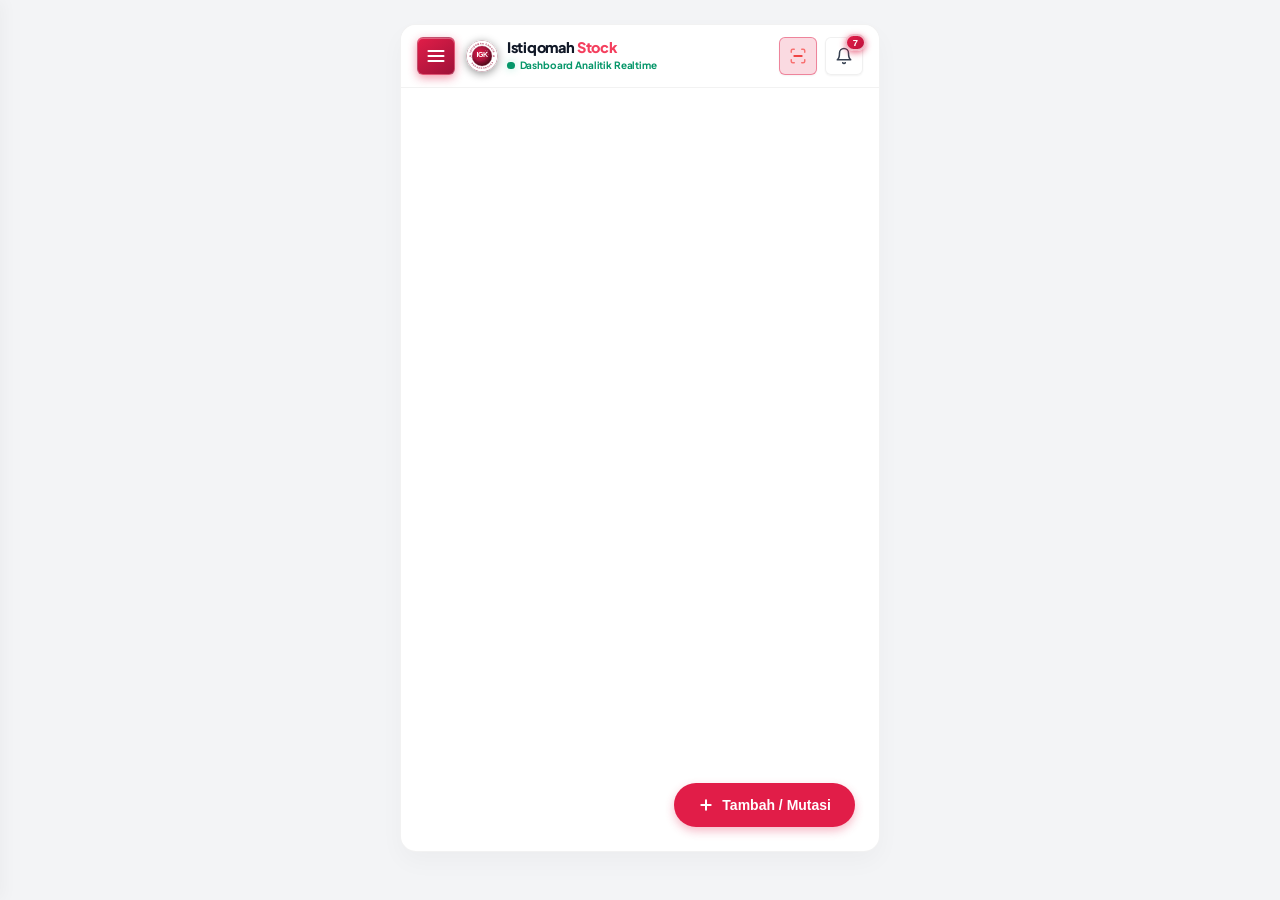
==== commit e9b6fe5a: "feat: simplify ui charts, flat buttons, maroon logo, add edit item crud" ====
--- a/index.html
+++ b/index.html
@@ -288,9 +288,14 @@
             <input type="text" id="modalInputNote" class="form-input" placeholder="Contoh: Tarik dari Gudang Lt 4 / Penjualan Kasir">
           </div>
 
-          <button type="submit" class="btn-primary" style="padding:12px; font-size:13px; margin-top:4px;">
-            Simpan Mutasi Offline
-          </button>
+          <div style="display:flex; gap:8px; margin-top:4px;">
+            <button type="submit" class="btn-primary" style="flex:3; padding:12px; font-size:13px;">
+              Simpan Mutasi
+            </button>
+            <button type="button" class="btn-secondary" style="flex:1; padding:12px; font-size:13px;" onclick="app.openEditItemModal()" title="Edit Produk">
+              <svg width="18" height="18" viewBox="0 0 24 24" fill="none" stroke="currentColor" stroke-width="2" stroke-linecap="round" stroke-linejoin="round"><path d="M11 4H4a2 2 0 0 0-2 2v14a2 2 0 0 0 2 2h14a2 2 0 0 0 2-2v-7"></path><path d="M18.5 2.5a2.121 2.121 0 0 1 3 3L12 15l-4 1 1-4 9.5-9.5z"></path></svg>
+            </button>
+          </div>
         </form>
       </div>
     </div>
@@ -299,6 +304,8 @@
          MODAL 3: TAMBAH BARANG BARU
          ========================================================================== -->
     <div class="modal-overlay" id="addItemModal">
+      <!-- (Keep existing code above) -->
+      <!-- We will just append the Edit Item modal after it -->
       <div class="modal-content">
         <div class="modal-header">
           <div class="modal-title">Tambah Barang Baru</div>
@@ -382,6 +389,93 @@
       </div>
     </div>
 
+    <!-- ==========================================================================
+         MODAL 4: EDIT / HAPUS BARANG
+         ========================================================================== -->
+    <div class="modal-overlay" id="editItemModal">
+      <div class="modal-content">
+        <div class="modal-header">
+          <div class="modal-title">Edit / Hapus Barang</div>
+          <button class="modal-close-btn" id="editItemCloseBtn">
+            <svg width="16" height="16" viewBox="0 0 24 24" fill="none" stroke="currentColor" stroke-width="2.5" stroke-linecap="round" stroke-linejoin="round"><line x1="18" y1="6" x2="6" y2="18"></line><line x1="6" y1="6" x2="18" y2="18"></line></svg>
+          </button>
+        </div>
+
+        <form id="editItemForm" style="display:flex; flex-direction:column; gap:11px;">
+          <input type="hidden" id="editItemId">
+          <div class="form-group">
+            <label class="form-label" for="editItemName">Nama Produk / Barang</label>
+            <input type="text" id="editItemName" class="form-input" required>
+          </div>
+
+          <div style="display:grid; grid-template-columns:1fr 1fr; gap:8px;">
+            <div class="form-group">
+              <label class="form-label" for="editItemFloor">Pindah Lantai</label>
+              <select id="editItemFloor" class="form-select"></select>
+            </div>
+            <div class="form-group">
+              <label class="form-label" for="editItemSlot">Pindah Slot / Kategori</label>
+              <select id="editItemSlot" class="form-select"></select>
+            </div>
+          </div>
+
+          <div style="display:grid; grid-template-columns:1fr 1fr; gap:8px;">
+            <div class="form-group">
+              <label class="form-label" for="editItemSku">Kode SKU</label>
+              <input type="text" id="editItemSku" class="form-input" required>
+            </div>
+            <div class="form-group">
+              <label class="form-label" for="editItemBarcode">Barcode / EAN</label>
+              <div style="display:flex; gap:6px;">
+                <input type="text" id="editItemBarcode" class="form-input" style="flex:1;">
+                <button type="button" class="btn-secondary" style="padding:0 12px; font-size:12px; display:flex; align-items:center; gap:4px;" onclick="app.openScannerForEdit()">
+                  <svg width="14" height="14" viewBox="0 0 24 24" fill="none" stroke="currentColor" stroke-width="2" stroke-linecap="round" stroke-linejoin="round"><path d="M3 7V5a2 2 0 0 1 2-2h2"></path><path d="M17 3h2a2 2 0 0 1 2 2v2"></path><path d="M21 17v2a2 2 0 0 1-2 2h-2"></path><path d="M7 21H5a2 2 0 0 1-2-2v-2"></path><line x1="7" y1="12" x2="17" y2="12"></line></svg>
+                </button>
+              </div>
+            </div>
+          </div>
+
+          <div style="display:grid; grid-template-columns:1fr 1fr 1fr; gap:8px;">
+            <div class="form-group">
+              <label class="form-label" for="editItemMinStock">Batas Min</label>
+              <input type="number" id="editItemMinStock" class="form-input" min="0">
+            </div>
+            <div class="form-group">
+              <label class="form-label" for="editItemMaxStock">Batas Maks</label>
+              <input type="number" id="editItemMaxStock" class="form-input" min="1">
+            </div>
+            <div class="form-group">
+              <label class="form-label" for="editItemUnit">Satuan</label>
+              <select id="editItemUnit" class="form-select">
+                <option value="Pcs">Pcs</option>
+                <option value="Pack">Pack</option>
+                <option value="Dus">Dus</option>
+                <option value="Karung">Karung</option>
+                <option value="Bal">Bal</option>
+                <option value="Set">Set</option>
+                <option value="Lusin">Lusin</option>
+                <option value="Unit">Unit</option>
+              </select>
+            </div>
+          </div>
+
+          <div class="form-group">
+            <label class="form-label" for="editItemLocation">Posisi Fisik Rak</label>
+            <input type="text" id="editItemLocation" class="form-input">
+          </div>
+
+          <div style="display:flex; gap:8px; margin-top:8px;">
+            <button type="submit" class="btn-primary" style="flex:2; padding:12px; font-size:13px;">
+              Simpan Perubahan
+            </button>
+            <button type="button" class="btn-secondary" style="flex:1; padding:12px; font-size:13px; color:#E11D48; border-color:#FECDD3; background:#FFF1F2;" onclick="app.deleteItem()">
+              Hapus Barang
+            </button>
+          </div>
+        </form>
+      </div>
+    </div>
+
     <!-- TOAST NOTIFICATION CONTAINER -->
     <div class="toast-container" id="toastContainer"></div>
 
--- a/app.css
+++ b/app.css
@@ -851,38 +851,34 @@
    BUTTONS: PRIMARY, SECONDARY, DANGER, FAB
    ========================================================================== */
 .btn-primary {
-  background: linear-gradient(135deg, #F43F5E 0%, #E11D48 50%, #BE123C 100%);
-  border: 1px solid rgba(255, 255, 255, 0.35);
+  background: #E11D48;
+  border: none;
   color: #fff;
   padding: 12px 16px;
   border-radius: var(--radius-sm);
-  font-weight: 800;
+  font-weight: 700;
   font-size: 13px;
   display: flex;
   align-items: center;
   justify-content: center;
   gap: 8px;
   cursor: pointer;
-  box-shadow: var(--shadow-tactile-btn);
-  transition: var(--transition-fast);
-  text-shadow: 0 1px 2px rgba(0,0,0,0.4);
+  transition: var(--transition-fast);
 }
 
 .btn-primary:hover {
-  background: linear-gradient(135deg, #FB7185 0%, #F43F5E 50%, #E11D48 100%);
-  transform: translateY(-2px);
-  box-shadow: inset 0 2px 0 rgba(255, 255, 255, 0.5), inset 0 -2px 0 rgba(0, 0, 0, 0.2), 0 8px 24px rgba(225, 29, 72, 0.7);
+  background: #BE123C;
 }
 
 .btn-primary:active {
-  transform: scale(0.95) translateY(0);
-  box-shadow: inset 0 3px 6px rgba(0, 0, 0, 0.6);
+  transform: scale(0.97);
+  background: #9F1239;
 }
 
 .btn-secondary {
-  background: var(--bg-card);
-  border: 1px solid var(--border-card);
-  color: var(--text-cream);
+  background: #F3F4F6;
+  border: 1px solid #E5E7EB;
+  color: #374151;
   padding: 10px 14px;
   border-radius: var(--radius-sm);
   font-weight: 600;
@@ -892,18 +888,16 @@
   justify-content: center;
   gap: 7px;
   cursor: pointer;
-  box-shadow: var(--shadow-secondary-btn);
   transition: var(--transition-fast);
 }
 
 .btn-secondary:hover {
-  background: var(--bg-card-hover);
-  border-color: var(--mocha-light);
-  color: var(--text-white);
+  background: #E5E7EB;
+  color: #111827;
 }
 
 .btn-secondary:active {
-  transform: scale(0.96);
+  transform: scale(0.97);
 }
 
 /* Floating Action Button */
@@ -911,26 +905,26 @@
   position: absolute;
   bottom: 24px;
   right: 24px;
-  background: linear-gradient(135deg, #F43F5E 0%, #E11D48 50%, #9F1239 100%);
-  border: 1px solid rgba(255, 255, 255, 0.4);
+  background: #E11D48;
+  border: none;
   color: #fff;
   border-radius: var(--radius-full);
   padding: 14px 24px;
-  font-weight: 800;
+  font-weight: 700;
   font-size: 14px;
   display: flex;
   align-items: center;
   gap: 8px;
   cursor: pointer;
-  box-shadow: inset 0 1.5px 0 rgba(255, 255, 255, 0.5), inset 0 -1.5px 0 rgba(0,0,0,0.3), 0 10px 30px rgba(225, 29, 72, 0.7);
   transition: var(--transition-fast);
   z-index: 30;
-  text-shadow: 0 1px 2px rgba(0,0,0,0.5);
+  box-shadow: 0 4px 10px rgba(225, 29, 72, 0.3);
 }
 
 .app-fab:hover {
-  transform: translateY(-4px) scale(1.03);
-  box-shadow: inset 0 2px 0 rgba(255, 255, 255, 0.6), inset 0 -2px 0 rgba(0,0,0,0.3), 0 14px 40px rgba(225, 29, 72, 0.85);
+  transform: translateY(-2px);
+  background: #BE123C;
+  box-shadow: 0 6px 14px rgba(225, 29, 72, 0.4);
 }
 
 .app-fab:active {
